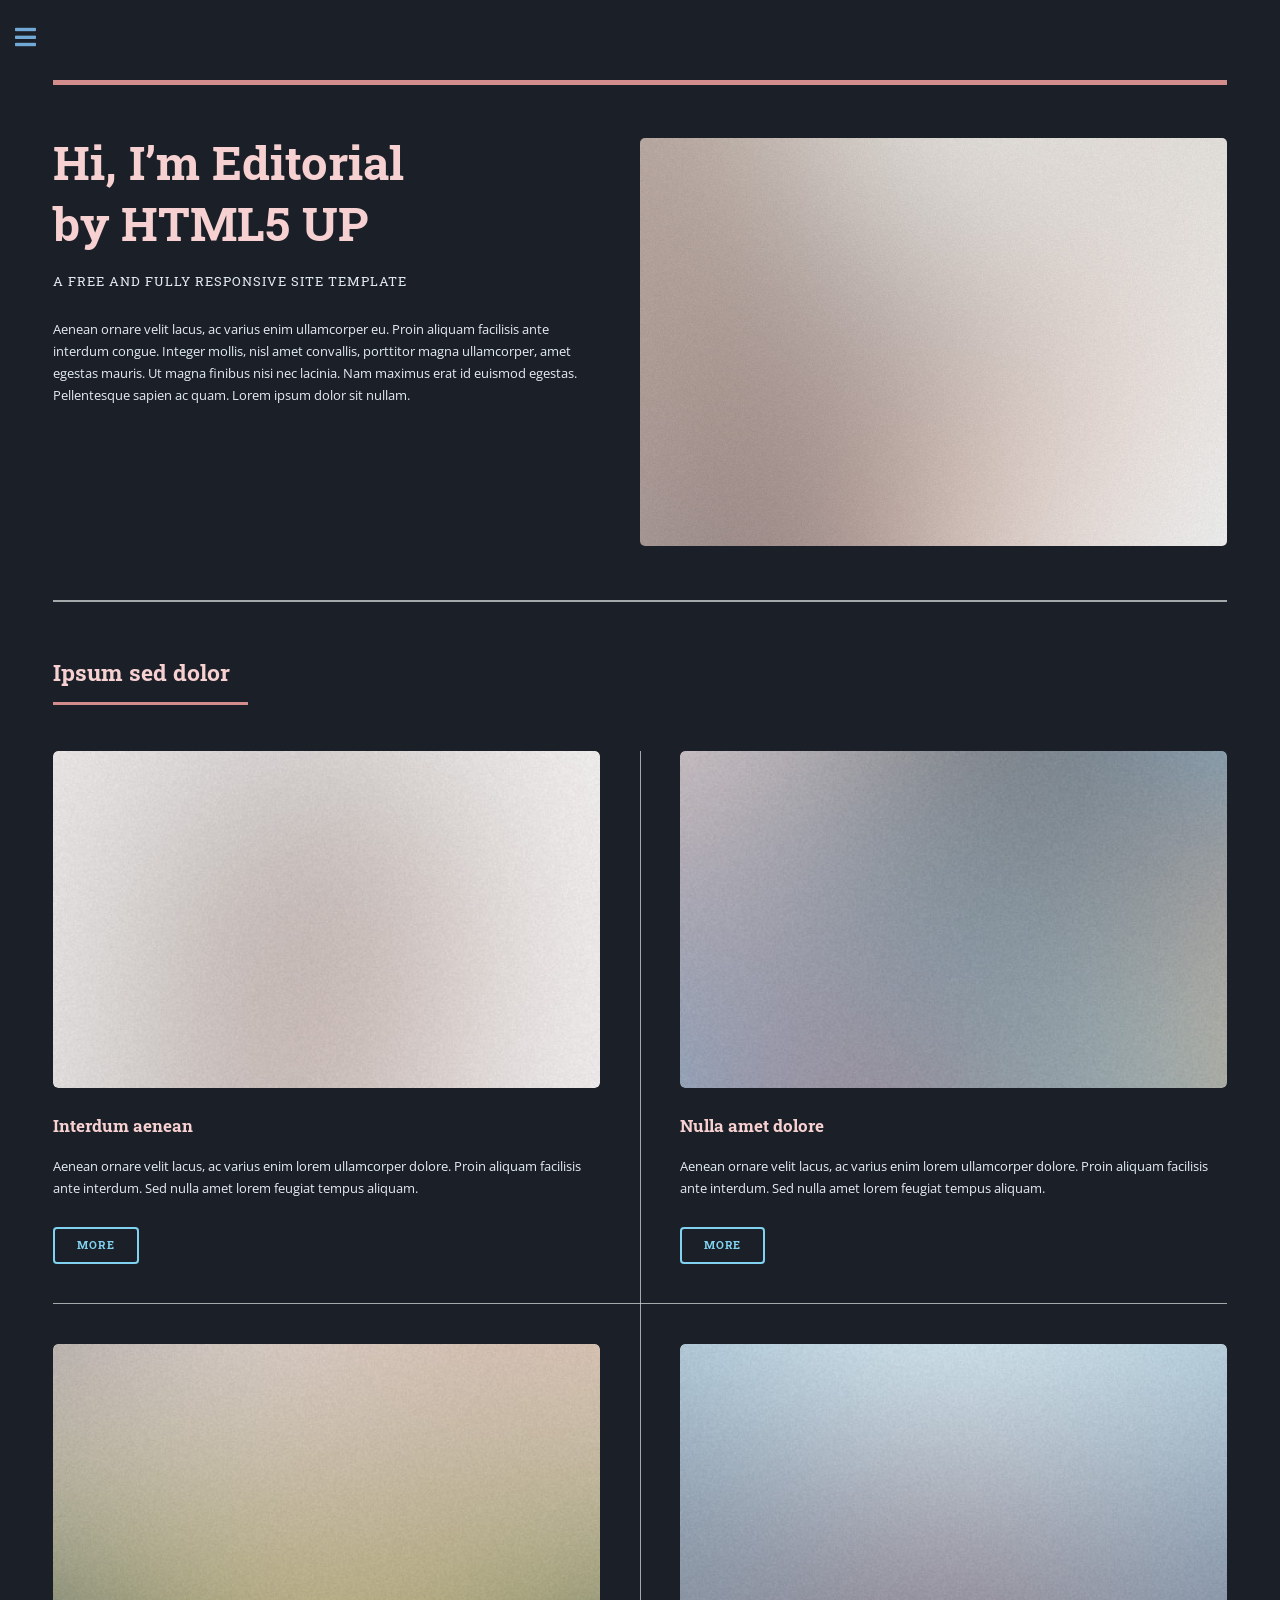
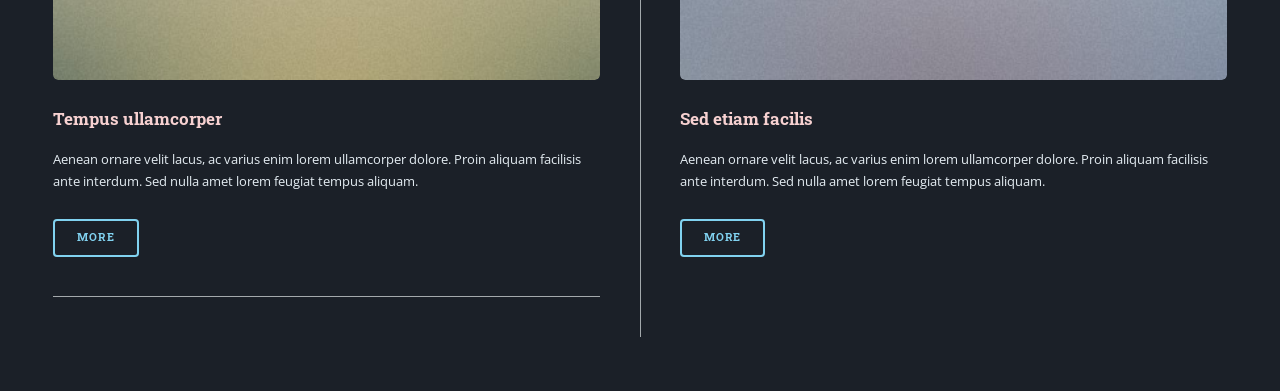
==== html5up-editorial/index.html @ 86385f6b "not a clue" ====
<!DOCTYPE HTML>
<!--
	Editorial by HTML5 UP
	html5up.net | @ajlkn
	Free for personal and commercial use under the CCA 3.0 license (html5up.net/license)
-->
<html>
	<head>
		<meta charset="utf-8" />
		<meta name="viewport" content="width=device-width, initial-scale=1, user-scalable=no" />
		<link rel="stylesheet" href="assets/css/main.css" />
	</head>
	<body class="is-preload">

		<!-- Wrapper -->
			<div id="wrapper">

				<!-- Main -->
					<div id="main">
						<div class="inner">

							<!-- Header -->
								<header id="header">
								</header>

							<!-- Banner -->
								<section id="banner">
									<div class="content">
										<header>
											<h1>Hi, I’m Editorial<br />
											by HTML5 UP</h1>
											<p>A free and fully responsive site template</p>
										</header>
										<p>Aenean ornare velit lacus, ac varius enim ullamcorper eu. Proin aliquam facilisis ante interdum congue. Integer mollis, nisl amet convallis, porttitor magna ullamcorper, amet egestas mauris. Ut magna finibus nisi nec lacinia. Nam maximus erat id euismod egestas. Pellentesque sapien ac quam. Lorem ipsum dolor sit nullam.</p>
									</div>
									<span class="image object">
										<img src="images/pic10.jpg" alt="" />
									</span>
								</section>

							<!-- Section -->
								<section>
									<header class="major">
										<h2>Ipsum sed dolor</h2>
									</header>
									<div class="posts">
										<article>
											<a href="#" class="image"><img src="images/pic01.jpg" alt="" /></a>
											<h3>Interdum aenean</h3>
											<p>Aenean ornare velit lacus, ac varius enim lorem ullamcorper dolore. Proin aliquam facilisis ante interdum. Sed nulla amet lorem feugiat tempus aliquam.</p>
											<ul class="actions">
												<li><a href="#" class="button">More</a></li>
											</ul>
										</article>
										<article>
											<a href="#" class="image"><img src="images/pic02.jpg" alt="" /></a>
											<h3>Nulla amet dolore</h3>
											<p>Aenean ornare velit lacus, ac varius enim lorem ullamcorper dolore. Proin aliquam facilisis ante interdum. Sed nulla amet lorem feugiat tempus aliquam.</p>
											<ul class="actions">
												<li><a href="#" class="button">More</a></li>
											</ul>
										</article>
										<article>
											<a href="#" class="image"><img src="images/pic03.jpg" alt="" /></a>
											<h3>Tempus ullamcorper</h3>
											<p>Aenean ornare velit lacus, ac varius enim lorem ullamcorper dolore. Proin aliquam facilisis ante interdum. Sed nulla amet lorem feugiat tempus aliquam.</p>
											<ul class="actions">
												<li><a href="#" class="button">More</a></li>
											</ul>
										</article>
										<article>
											<a href="#" class="image"><img src="images/pic04.jpg" alt="" /></a>
											<h3>Sed etiam facilis</h3>
											<p>Aenean ornare velit lacus, ac varius enim lorem ullamcorper dolore. Proin aliquam facilisis ante interdum. Sed nulla amet lorem feugiat tempus aliquam.</p>
											<ul class="actions">
												<li><a href="#" class="button">More</a></li>
											</ul>
										</article>
										

				<!-- Sidebar -->
					<div id="sidebar">
						<div class="inner">

							<!-- Search -->
								<section id="search" class="alt">
									<form method="post" action="#">
										<input type="text" name="query" id="query" placeholder="Search" />
									</form>
								</section>

							<!-- Menu -->
								<nav id="menu">
									<header class="major">
										<h2>Menu</h2>
									</header>
									<ul>
										<li><a href="index.html">Homepage</a></li>
										<li><a href="generic.html">Generic</a></li>
										<li><a href="elements.html">Elements</a></li>
										<li><a href="#">Etiam Dolore</a></li>
										<li><a href="#">Adipiscing</a></li>
									</ul>
								</nav>

							<!-- Section -->
								<section>
									<header class="major">
										<h2>Links and Resources</h2>
									</header>
									<div class="mini-posts">
										<article>
											<p>Aenean ornare velit lacus, ac varius enim lorem ullamcorper dolore aliquam.</p>
										</article>
										<article>
											<p>Aenean ornare velit lacus, ac varius enim lorem ullamcorper dolore aliquam.</p>
										</article>
										<article>
											<p>Aenean ornare velit lacus, ac varius enim lorem ullamcorper dolore aliquam.</p>
										</article>
									</div>
								</section>

						</div>
					</div>

			</div>

		<!-- Scripts -->
			<script src="assets/js/jquery.min.js"></script>
			<script src="assets/js/browser.min.js"></script>
			<script src="assets/js/breakpoints.min.js"></script>
			<script src="assets/js/util.js"></script>
			<script src="assets/js/main.js"></script>

	</body>
</html>
---- html5up-editorial/assets/css/main.css ----
@import url(fontawesome-all.min.css);
@import url("https://fonts.googleapis.com/css?family=Open+Sans:400,600,400italic,600italic|Roboto+Slab:400,700");
/*
	Editorial by HTML5 UP
	html5up.net | @ajlkn
	Free for personal and commercial use under the CCA 3.0 license (html5up.net/license)
*/
html, body, div, span, applet, object,
iframe, h1, h2, h3, h4, h5, h6, p, blockquote,
pre, a, abbr, acronym, address, big, cite,
code, del, dfn, em, img, ins, kbd, q, s, samp,
small, strike, strong, sub, sup, tt, var, b,
u, i, center, dl, dt, dd, ol, ul, li, fieldset,
form, label, legend, table, caption, tbody,
tfoot, thead, tr, th, td, article, aside,
canvas, details, embed, figure, figcaption,
footer, header, hgroup, menu, nav, output, ruby,
section, summary, time, mark, audio, video {
  margin: 0;
  padding: 0;
  border: 0;
  font-size: 100%;
  font: inherit;
  vertical-align: baseline; }

article, aside, details, figcaption, figure,
footer, header, hgroup, menu, nav, section {
  display: block; }

body {
  line-height: 1; }

ol, ul {
  list-style: none; }

blockquote, q {
  quotes: none; }
  blockquote:before, blockquote:after, q:before, q:after {
    content: '';
    content: none; }

table {
  border-collapse: collapse;
  border-spacing: 0; }

body {
  -webkit-text-size-adjust: none; }

mark {
  background-color: transparent;
  color: inherit; }

input::-moz-focus-inner {
  border: 0;
  padding: 0; }

input, select, textarea {
  -moz-appearance: none;
  -webkit-appearance: none;
  -ms-appearance: none;
  appearance: none; }

/* Basic */
@-ms-viewport {
  width: device-width; }

body {
  -ms-overflow-style: scrollbar; }

@media screen and (max-width: 480px) {
  html, body {
    min-width: 320px; } }

html {
  box-sizing: border-box; }

*, *:before, *:after {
  box-sizing: inherit; }

body {
  background: #1b2028; }
  body.is-preload *, body.is-preload *:before, body.is-preload *:after, body.is-resizing *, body.is-resizing *:before, body.is-resizing *:after {
    -moz-animation: none !important;
    -webkit-animation: none !important;
    -ms-animation: none !important;
    animation: none !important;
    -moz-transition: none !important;
    -webkit-transition: none !important;
    -ms-transition: none !important;
    transition: none !important; }

/* Type */
body, input, select, textarea {
  color: #e4ecf2;
  font-family: "Open Sans", sans-serif;
  font-size: 13pt;
  font-weight: 400;
  line-height: 1.65; }
  @media screen and (max-width: 1680px) {
    body, input, select, textarea {
      font-size: 11pt; } }
  @media screen and (max-width: 1280px) {
    body, input, select, textarea {
      font-size: 10pt; } }
  @media screen and (max-width: 360px) {
    body, input, select, textarea {
      font-size: 9pt; } }

a {
  -moz-transition: color 0.2s ease-in-out, border-bottom-color 0.2s ease-in-out;
  -webkit-transition: color 0.2s ease-in-out, border-bottom-color 0.2s ease-in-out;
  -ms-transition: color 0.2s ease-in-out, border-bottom-color 0.2s ease-in-out;
  transition: color 0.2s ease-in-out, border-bottom-color 0.2s ease-in-out;
  border-bottom: dotted 1px;
  color: #72a8d5;
  text-decoration: none; }
  a:hover {
    border-bottom-color: color: #aa555c;
    color: color: #aa555c; !important; }
    a:hover strong {
      color: inherit; }

strong, b {
  color: #aa555c;
  font-weight: 600; }

em, i {
  font-style: italic; }

p {
  margin: 0 0 2em 0; }

h1, h2, h3, h4, h5, h6 {
  color: #f7d1d1;
  font-family: "Roboto Slab", serif;
  font-weight: 700;
  line-height: 1.5;
  margin: 0 0 1em 0; }
  h1 a, h2 a, h3 a, h4 a, h5 a, h6 a {
    color: inherit;
    text-decoration: none;
    border-bottom: 0; }

h1 {
  font-size: 4em;
  margin: 0 0 0.5em 0;
  line-height: 1.3; }

h2 {
  font-size: 1.75em; }

h3 {
  font-size: 1.25em; }

h4 {
  font-size: 1.1em; }

h5 {
  font-size: 0.9em; }

h6 {
  font-size: 0.7em; }

@media screen and (max-width: 1680px) {
  h1 {
    font-size: 3.5em; } }

@media screen and (max-width: 980px) {
  h1 {
    font-size: 3.25em; } }

@media screen and (max-width: 736px) {
  h1 {
    font-size: 2em;
    line-height: 1.4; }
  h2 {
    font-size: 1.5em; } }

sub {
  font-size: 0.8em;
  position: relative;
  top: 0.5em; }

sup {
  font-size: 0.8em;
  position: relative;
  top: -0.5em; }

blockquote {
  border-left: solid 3px rgba(210, 215, 217, 0.75);
  font-style: italic;
  margin: 0 0 2em 0;
  padding: 0.5em 0 0.5em 2em; }

code {
  background: rgba(230, 235, 237, 0.25);
  border-radius: 0.375em;
  border: solid 1px rgba(210, 215, 217, 0.75);
  font-family: "Courier New", monospace;
  font-size: 0.9em;
  margin: 0 0.25em;
  padding: 0.25em 0.65em; }

pre {
  -webkit-overflow-scrolling: touch;
  font-family: "Courier New", monospace;
  font-size: 0.9em;
  margin: 0 0 2em 0; }
  pre code {
    display: block;
    line-height: 1.75;
    padding: 1em 1.5em;
    overflow-x: auto; }

hr {
  border: 0;
  border-bottom: solid 1px rgba(210, 215, 217, 0.75);
  margin: 2em 0; }
  hr.major {
    margin: 3em 0; }

.align-left {
  text-align: left; }

.align-center {
  text-align: center; }

.align-right {
  text-align: right; }

/* Row */
.row {
  display: flex;
  flex-wrap: wrap;
  box-sizing: border-box;
  align-items: stretch; }
  .row > * {
    box-sizing: border-box; }
  .row.gtr-uniform > * > :last-child {
    margin-bottom: 0; }
  .row.aln-left {
    justify-content: flex-start; }
  .row.aln-center {
    justify-content: center; }
  .row.aln-right {
    justify-content: flex-end; }
  .row.aln-top {
    align-items: flex-start; }
  .row.aln-middle {
    align-items: center; }
  .row.aln-bottom {
    align-items: flex-end; }
  .row > .imp {
    order: -1; }
  .row > .col-1 {
    width: 8.33333%; }
  .row > .off-1 {
    margin-left: 8.33333%; }
  .row > .col-2 {
    width: 16.66667%; }
  .row > .off-2 {
    margin-left: 16.66667%; }
  .row > .col-3 {
    width: 25%; }
  .row > .off-3 {
    margin-left: 25%; }
  .row > .col-4 {
    width: 33.33333%; }
  .row > .off-4 {
    margin-left: 33.33333%; }
  .row > .col-5 {
    width: 41.66667%; }
  .row > .off-5 {
    margin-left: 41.66667%; }
  .row > .col-6 {
    width: 50%; }
  .row > .off-6 {
    margin-left: 50%; }
  .row > .col-7 {
    width: 58.33333%; }
  .row > .off-7 {
    margin-left: 58.33333%; }
  .row > .col-8 {
    width: 66.66667%; }
  .row > .off-8 {
    margin-left: 66.66667%; }
  .row > .col-9 {
    width: 75%; }
  .row > .off-9 {
    margin-left: 75%; }
  .row > .col-10 {
    width: 83.33333%; }
  .row > .off-10 {
    margin-left: 83.33333%; }
  .row > .col-11 {
    width: 91.66667%; }
  .row > .off-11 {
    margin-left: 91.66667%; }
  .row > .col-12 {
    width: 100%; }
  .row > .off-12 {
    margin-left: 100%; }
  .row.gtr-0 {
    margin-top: 0;
    margin-left: 0em; }
    .row.gtr-0 > * {
      padding: 0 0 0 0em; }
    .row.gtr-0.gtr-uniform {
      margin-top: 0em; }
      .row.gtr-0.gtr-uniform > * {
        padding-top: 0em; }
  .row.gtr-25 {
    margin-top: 0;
    margin-left: -0.375em; }
    .row.gtr-25 > * {
      padding: 0 0 0 0.375em; }
    .row.gtr-25.gtr-uniform {
      margin-top: -0.375em; }
      .row.gtr-25.gtr-uniform > * {
        padding-top: 0.375em; }
  .row.gtr-50 {
    margin-top: 0;
    margin-left: -0.75em; }
    .row.gtr-50 > * {
      padding: 0 0 0 0.75em; }
    .row.gtr-50.gtr-uniform {
      margin-top: -0.75em; }
      .row.gtr-50.gtr-uniform > * {
        padding-top: 0.75em; }
  .row {
    margin-top: 0;
    margin-left: -1.5em; }
    .row > * {
      padding: 0 0 0 1.5em; }
    .row.gtr-uniform {
      margin-top: -1.5em; }
      .row.gtr-uniform > * {
        padding-top: 1.5em; }
  .row.gtr-150 {
    margin-top: 0;
    margin-left: -2.25em; }
    .row.gtr-150 > * {
      padding: 0 0 0 2.25em; }
    .row.gtr-150.gtr-uniform {
      margin-top: -2.25em; }
      .row.gtr-150.gtr-uniform > * {
        padding-top: 2.25em; }
  .row.gtr-200 {
    margin-top: 0;
    margin-left: -3em; }
    .row.gtr-200 > * {
      padding: 0 0 0 3em; }
    .row.gtr-200.gtr-uniform {
      margin-top: -3em; }
      .row.gtr-200.gtr-uniform > * {
        padding-top: 3em; }
  @media screen and (max-width: 1680px) {
    .row {
      display: flex;
      flex-wrap: wrap;
      box-sizing: border-box;
      align-items: stretch; }
      .row > * {
        box-sizing: border-box; }
      .row.gtr-uniform > * > :last-child {
        margin-bottom: 0; }
      .row.aln-left {
        justify-content: flex-start; }
      .row.aln-center {
        justify-content: center; }
      .row.aln-right {
        justify-content: flex-end; }
      .row.aln-top {
        align-items: flex-start; }
      .row.aln-middle {
        align-items: center; }
      .row.aln-bottom {
        align-items: flex-end; }
      .row > .imp-xlarge {
        order: -1; }
      .row > .col-1-xlarge {
        width: 8.33333%; }
      .row > .off-1-xlarge {
        margin-left: 8.33333%; }
      .row > .col-2-xlarge {
        width: 16.66667%; }
      .row > .off-2-xlarge {
        margin-left: 16.66667%; }
      .row > .col-3-xlarge {
        width: 25%; }
      .row > .off-3-xlarge {
        margin-left: 25%; }
      .row > .col-4-xlarge {
        width: 33.33333%; }
      .row > .off-4-xlarge {
        margin-left: 33.33333%; }
      .row > .col-5-xlarge {
        width: 41.66667%; }
      .row > .off-5-xlarge {
        margin-left: 41.66667%; }
      .row > .col-6-xlarge {
        width: 50%; }
      .row > .off-6-xlarge {
        margin-left: 50%; }
      .row > .col-7-xlarge {
        width: 58.33333%; }
      .row > .off-7-xlarge {
        margin-left: 58.33333%; }
      .row > .col-8-xlarge {
        width: 66.66667%; }
      .row > .off-8-xlarge {
        margin-left: 66.66667%; }
      .row > .col-9-xlarge {
        width: 75%; }
      .row > .off-9-xlarge {
        margin-left: 75%; }
      .row > .col-10-xlarge {
        width: 83.33333%; }
      .row > .off-10-xlarge {
        margin-left: 83.33333%; }
      .row > .col-11-xlarge {
        width: 91.66667%; }
      .row > .off-11-xlarge {
        margin-left: 91.66667%; }
      .row > .col-12-xlarge {
        width: 100%; }
      .row > .off-12-xlarge {
        margin-left: 100%; }
      .row.gtr-0 {
        margin-top: 0;
        margin-left: 0em; }
        .row.gtr-0 > * {
          padding: 0 0 0 0em; }
        .row.gtr-0.gtr-uniform {
          margin-top: 0em; }
          .row.gtr-0.gtr-uniform > * {
            padding-top: 0em; }
      .row.gtr-25 {
        margin-top: 0;
        margin-left: -0.375em; }
        .row.gtr-25 > * {
          padding: 0 0 0 0.375em; }
        .row.gtr-25.gtr-uniform {
          margin-top: -0.375em; }
          .row.gtr-25.gtr-uniform > * {
            padding-top: 0.375em; }
      .row.gtr-50 {
        margin-top: 0;
        margin-left: -0.75em; }
        .row.gtr-50 > * {
          padding: 0 0 0 0.75em; }
        .row.gtr-50.gtr-uniform {
          margin-top: -0.75em; }
          .row.gtr-50.gtr-uniform > * {
            padding-top: 0.75em; }
      .row {
        margin-top: 0;
        margin-left: -1.5em; }
        .row > * {
          padding: 0 0 0 1.5em; }
        .row.gtr-uniform {
          margin-top: -1.5em; }
          .row.gtr-uniform > * {
            padding-top: 1.5em; }
      .row.gtr-150 {
        margin-top: 0;
        margin-left: -2.25em; }
        .row.gtr-150 > * {
          padding: 0 0 0 2.25em; }
        .row.gtr-150.gtr-uniform {
          margin-top: -2.25em; }
          .row.gtr-150.gtr-uniform > * {
            padding-top: 2.25em; }
      .row.gtr-200 {
        margin-top: 0;
        margin-left: -3em; }
        .row.gtr-200 > * {
          padding: 0 0 0 3em; }
        .row.gtr-200.gtr-uniform {
          margin-top: -3em; }
          .row.gtr-200.gtr-uniform > * {
            padding-top: 3em; } }
  @media screen and (max-width: 1280px) {
    .row {
      display: flex;
      flex-wrap: wrap;
      box-sizing: border-box;
      align-items: stretch; }
      .row > * {
        box-sizing: border-box; }
      .row.gtr-uniform > * > :last-child {
        margin-bottom: 0; }
      .row.aln-left {
        justify-content: flex-start; }
      .row.aln-center {
        justify-content: center; }
      .row.aln-right {
        justify-content: flex-end; }
      .row.aln-top {
        align-items: flex-start; }
      .row.aln-middle {
        align-items: center; }
      .row.aln-bottom {
        align-items: flex-end; }
      .row > .imp-large {
        order: -1; }
      .row > .col-1-large {
        width: 8.33333%; }
      .row > .off-1-large {
        margin-left: 8.33333%; }
      .row > .col-2-large {
        width: 16.66667%; }
      .row > .off-2-large {
        margin-left: 16.66667%; }
      .row > .col-3-large {
        width: 25%; }
      .row > .off-3-large {
        margin-left: 25%; }
      .row > .col-4-large {
        width: 33.33333%; }
      .row > .off-4-large {
        margin-left: 33.33333%; }
      .row > .col-5-large {
        width: 41.66667%; }
      .row > .off-5-large {
        margin-left: 41.66667%; }
      .row > .col-6-large {
        width: 50%; }
      .row > .off-6-large {
        margin-left: 50%; }
      .row > .col-7-large {
        width: 58.33333%; }
      .row > .off-7-large {
        margin-left: 58.33333%; }
      .row > .col-8-large {
        width: 66.66667%; }
      .row > .off-8-large {
        margin-left: 66.66667%; }
      .row > .col-9-large {
        width: 75%; }
      .row > .off-9-large {
        margin-left: 75%; }
      .row > .col-10-large {
        width: 83.33333%; }
      .row > .off-10-large {
        margin-left: 83.33333%; }
      .row > .col-11-large {
        width: 91.66667%; }
      .row > .off-11-large {
        margin-left: 91.66667%; }
      .row > .col-12-large {
        width: 100%; }
      .row > .off-12-large {
        margin-left: 100%; }
      .row.gtr-0 {
        margin-top: 0;
        margin-left: 0em; }
        .row.gtr-0 > * {
          padding: 0 0 0 0em; }
        .row.gtr-0.gtr-uniform {
          margin-top: 0em; }
          .row.gtr-0.gtr-uniform > * {
            padding-top: 0em; }
      .row.gtr-25 {
        margin-top: 0;
        margin-left: -0.375em; }
        .row.gtr-25 > * {
          padding: 0 0 0 0.375em; }
        .row.gtr-25.gtr-uniform {
          margin-top: -0.375em; }
          .row.gtr-25.gtr-uniform > * {
            padding-top: 0.375em; }
      .row.gtr-50 {
        margin-top: 0;
        margin-left: -0.75em; }
        .row.gtr-50 > * {
          padding: 0 0 0 0.75em; }
        .row.gtr-50.gtr-uniform {
          margin-top: -0.75em; }
          .row.gtr-50.gtr-uniform > * {
            padding-top: 0.75em; }
      .row {
        margin-top: 0;
        margin-left: -1.5em; }
        .row > * {
          padding: 0 0 0 1.5em; }
        .row.gtr-uniform {
          margin-top: -1.5em; }
          .row.gtr-uniform > * {
            padding-top: 1.5em; }
      .row.gtr-150 {
        margin-top: 0;
        margin-left: -2.25em; }
        .row.gtr-150 > * {
          padding: 0 0 0 2.25em; }
        .row.gtr-150.gtr-uniform {
          margin-top: -2.25em; }
          .row.gtr-150.gtr-uniform > * {
            padding-top: 2.25em; }
      .row.gtr-200 {
        margin-top: 0;
        margin-left: -3em; }
        .row.gtr-200 > * {
          padding: 0 0 0 3em; }
        .row.gtr-200.gtr-uniform {
          margin-top: -3em; }
          .row.gtr-200.gtr-uniform > * {
            padding-top: 3em; } }
  @media screen and (max-width: 980px) {
    .row {
      display: flex;
      flex-wrap: wrap;
      box-sizing: border-box;
      align-items: stretch; }
      .row > * {
        box-sizing: border-box; }
      .row.gtr-uniform > * > :last-child {
        margin-bottom: 0; }
      .row.aln-left {
        justify-content: flex-start; }
      .row.aln-center {
        justify-content: center; }
      .row.aln-right {
        justify-content: flex-end; }
      .row.aln-top {
        align-items: flex-start; }
      .row.aln-middle {
        align-items: center; }
      .row.aln-bottom {
        align-items: flex-end; }
      .row > .imp-medium {
        order: -1; }
      .row > .col-1-medium {
        width: 8.33333%; }
      .row > .off-1-medium {
        margin-left: 8.33333%; }
      .row > .col-2-medium {
        width: 16.66667%; }
      .row > .off-2-medium {
        margin-left: 16.66667%; }
      .row > .col-3-medium {
        width: 25%; }
      .row > .off-3-medium {
        margin-left: 25%; }
      .row > .col-4-medium {
        width: 33.33333%; }
      .row > .off-4-medium {
        margin-left: 33.33333%; }
      .row > .col-5-medium {
        width: 41.66667%; }
      .row > .off-5-medium {
        margin-left: 41.66667%; }
      .row > .col-6-medium {
        width: 50%; }
      .row > .off-6-medium {
        margin-left: 50%; }
      .row > .col-7-medium {
        width: 58.33333%; }
      .row > .off-7-medium {
        margin-left: 58.33333%; }
      .row > .col-8-medium {
        width: 66.66667%; }
      .row > .off-8-medium {
        margin-left: 66.66667%; }
      .row > .col-9-medium {
        width: 75%; }
      .row > .off-9-medium {
        margin-left: 75%; }
      .row > .col-10-medium {
        width: 83.33333%; }
      .row > .off-10-medium {
        margin-left: 83.33333%; }
      .row > .col-11-medium {
        width: 91.66667%; }
      .row > .off-11-medium {
        margin-left: 91.66667%; }
      .row > .col-12-medium {
        width: 100%; }
      .row > .off-12-medium {
        margin-left: 100%; }
      .row.gtr-0 {
        margin-top: 0;
        margin-left: 0em; }
        .row.gtr-0 > * {
          padding: 0 0 0 0em; }
        .row.gtr-0.gtr-uniform {
          margin-top: 0em; }
          .row.gtr-0.gtr-uniform > * {
            padding-top: 0em; }
      .row.gtr-25 {
        margin-top: 0;
        margin-left: -0.375em; }
        .row.gtr-25 > * {
          padding: 0 0 0 0.375em; }
        .row.gtr-25.gtr-uniform {
          margin-top: -0.375em; }
          .row.gtr-25.gtr-uniform > * {
            padding-top: 0.375em; }
      .row.gtr-50 {
        margin-top: 0;
        margin-left: -0.75em; }
        .row.gtr-50 > * {
          padding: 0 0 0 0.75em; }
        .row.gtr-50.gtr-uniform {
          margin-top: -0.75em; }
          .row.gtr-50.gtr-uniform > * {
            padding-top: 0.75em; }
      .row {
        margin-top: 0;
        margin-left: -1.5em; }
        .row > * {
          padding: 0 0 0 1.5em; }
        .row.gtr-uniform {
          margin-top: -1.5em; }
          .row.gtr-uniform > * {
            padding-top: 1.5em; }
      .row.gtr-150 {
        margin-top: 0;
        margin-left: -2.25em; }
        .row.gtr-150 > * {
          padding: 0 0 0 2.25em; }
        .row.gtr-150.gtr-uniform {
          margin-top: -2.25em; }
          .row.gtr-150.gtr-uniform > * {
            padding-top: 2.25em; }
      .row.gtr-200 {
        margin-top: 0;
        margin-left: -3em; }
        .row.gtr-200 > * {
          padding: 0 0 0 3em; }
        .row.gtr-200.gtr-uniform {
          margin-top: -3em; }
          .row.gtr-200.gtr-uniform > * {
            padding-top: 3em; } }
  @media screen and (max-width: 736px) {
    .row {
      display: flex;
      flex-wrap: wrap;
      box-sizing: border-box;
      align-items: stretch; }
      .row > * {
        box-sizing: border-box; }
      .row.gtr-uniform > * > :last-child {
        margin-bottom: 0; }
      .row.aln-left {
        justify-content: flex-start; }
      .row.aln-center {
        justify-content: center; }
      .row.aln-right {
        justify-content: flex-end; }
      .row.aln-top {
        align-items: flex-start; }
      .row.aln-middle {
        align-items: center; }
      .row.aln-bottom {
        align-items: flex-end; }
      .row > .imp-small {
        order: -1; }
      .row > .col-1-small {
        width: 8.33333%; }
      .row > .off-1-small {
        margin-left: 8.33333%; }
      .row > .col-2-small {
        width: 16.66667%; }
      .row > .off-2-small {
        margin-left: 16.66667%; }
      .row > .col-3-small {
        width: 25%; }
      .row > .off-3-small {
        margin-left: 25%; }
      .row > .col-4-small {
        width: 33.33333%; }
      .row > .off-4-small {
        margin-left: 33.33333%; }
      .row > .col-5-small {
        width: 41.66667%; }
      .row > .off-5-small {
        margin-left: 41.66667%; }
      .row > .col-6-small {
        width: 50%; }
      .row > .off-6-small {
        margin-left: 50%; }
      .row > .col-7-small {
        width: 58.33333%; }
      .row > .off-7-small {
        margin-left: 58.33333%; }
      .row > .col-8-small {
        width: 66.66667%; }
      .row > .off-8-small {
        margin-left: 66.66667%; }
      .row > .col-9-small {
        width: 75%; }
      .row > .off-9-small {
        margin-left: 75%; }
      .row > .col-10-small {
        width: 83.33333%; }
      .row > .off-10-small {
        margin-left: 83.33333%; }
      .row > .col-11-small {
        width: 91.66667%; }
      .row > .off-11-small {
        margin-left: 91.66667%; }
      .row > .col-12-small {
        width: 100%; }
      .row > .off-12-small {
        margin-left: 100%; }
      .row.gtr-0 {
        margin-top: 0;
        margin-left: 0em; }
        .row.gtr-0 > * {
          padding: 0 0 0 0em; }
        .row.gtr-0.gtr-uniform {
          margin-top: 0em; }
          .row.gtr-0.gtr-uniform > * {
            padding-top: 0em; }
      .row.gtr-25 {
        margin-top: 0;
        margin-left: -0.375em; }
        .row.gtr-25 > * {
          padding: 0 0 0 0.375em; }
        .row.gtr-25.gtr-uniform {
          margin-top: -0.375em; }
          .row.gtr-25.gtr-uniform > * {
            padding-top: 0.375em; }
      .row.gtr-50 {
        margin-top: 0;
        margin-left: -0.75em; }
        .row.gtr-50 > * {
          padding: 0 0 0 0.75em; }
        .row.gtr-50.gtr-uniform {
          margin-top: -0.75em; }
          .row.gtr-50.gtr-uniform > * {
            padding-top: 0.75em; }
      .row {
        margin-top: 0;
        margin-left: -1.5em; }
        .row > * {
          padding: 0 0 0 1.5em; }
        .row.gtr-uniform {
          margin-top: -1.5em; }
          .row.gtr-uniform > * {
            padding-top: 1.5em; }
      .row.gtr-150 {
        margin-top: 0;
        margin-left: -2.25em; }
        .row.gtr-150 > * {
          padding: 0 0 0 2.25em; }
        .row.gtr-150.gtr-uniform {
          margin-top: -2.25em; }
          .row.gtr-150.gtr-uniform > * {
            padding-top: 2.25em; }
      .row.gtr-200 {
        margin-top: 0;
        margin-left: -3em; }
        .row.gtr-200 > * {
          padding: 0 0 0 3em; }
        .row.gtr-200.gtr-uniform {
          margin-top: -3em; }
          .row.gtr-200.gtr-uniform > * {
            padding-top: 3em; } }
  @media screen and (max-width: 480px) {
    .row {
      display: flex;
      flex-wrap: wrap;
      box-sizing: border-box;
      align-items: stretch; }
      .row > * {
        box-sizing: border-box; }
      .row.gtr-uniform > * > :last-child {
        margin-bottom: 0; }
      .row.aln-left {
        justify-content: flex-start; }
      .row.aln-center {
        justify-content: center; }
      .row.aln-right {
        justify-content: flex-end; }
      .row.aln-top {
        align-items: flex-start; }
      .row.aln-middle {
        align-items: center; }
      .row.aln-bottom {
        align-items: flex-end; }
      .row > .imp-xsmall {
        order: -1; }
      .row > .col-1-xsmall {
        width: 8.33333%; }
      .row > .off-1-xsmall {
        margin-left: 8.33333%; }
      .row > .col-2-xsmall {
        width: 16.66667%; }
      .row > .off-2-xsmall {
        margin-left: 16.66667%; }
      .row > .col-3-xsmall {
        width: 25%; }
      .row > .off-3-xsmall {
        margin-left: 25%; }
      .row > .col-4-xsmall {
        width: 33.33333%; }
      .row > .off-4-xsmall {
        margin-left: 33.33333%; }
      .row > .col-5-xsmall {
        width: 41.66667%; }
      .row > .off-5-xsmall {
        margin-left: 41.66667%; }
      .row > .col-6-xsmall {
        width: 50%; }
      .row > .off-6-xsmall {
        margin-left: 50%; }
      .row > .col-7-xsmall {
        width: 58.33333%; }
      .row > .off-7-xsmall {
        margin-left: 58.33333%; }
      .row > .col-8-xsmall {
        width: 66.66667%; }
      .row > .off-8-xsmall {
        margin-left: 66.66667%; }
      .row > .col-9-xsmall {
        width: 75%; }
      .row > .off-9-xsmall {
        margin-left: 75%; }
      .row > .col-10-xsmall {
        width: 83.33333%; }
      .row > .off-10-xsmall {
        margin-left: 83.33333%; }
      .row > .col-11-xsmall {
        width: 91.66667%; }
      .row > .off-11-xsmall {
        margin-left: 91.66667%; }
      .row > .col-12-xsmall {
        width: 100%; }
      .row > .off-12-xsmall {
        margin-left: 100%; }
      .row.gtr-0 {
        margin-top: 0;
        margin-left: 0em; }
        .row.gtr-0 > * {
          padding: 0 0 0 0em; }
        .row.gtr-0.gtr-uniform {
          margin-top: 0em; }
          .row.gtr-0.gtr-uniform > * {
            padding-top: 0em; }
      .row.gtr-25 {
        margin-top: 0;
        margin-left: -0.375em; }
        .row.gtr-25 > * {
          padding: 0 0 0 0.375em; }
        .row.gtr-25.gtr-uniform {
          margin-top: -0.375em; }
          .row.gtr-25.gtr-uniform > * {
            padding-top: 0.375em; }
      .row.gtr-50 {
        margin-top: 0;
        margin-left: -0.75em; }
        .row.gtr-50 > * {
          padding: 0 0 0 0.75em; }
        .row.gtr-50.gtr-uniform {
          margin-top: -0.75em; }
          .row.gtr-50.gtr-uniform > * {
            padding-top: 0.75em; }
      .row {
        margin-top: 0;
        margin-left: -1.5em; }
        .row > * {
          padding: 0 0 0 1.5em; }
        .row.gtr-uniform {
          margin-top: -1.5em; }
          .row.gtr-uniform > * {
            padding-top: 1.5em; }
      .row.gtr-150 {
        margin-top: 0;
        margin-left: -2.25em; }
        .row.gtr-150 > * {
          padding: 0 0 0 2.25em; }
        .row.gtr-150.gtr-uniform {
          margin-top: -2.25em; }
          .row.gtr-150.gtr-uniform > * {
            padding-top: 2.25em; }
      .row.gtr-200 {
        margin-top: 0;
        margin-left: -3em; }
        .row.gtr-200 > * {
          padding: 0 0 0 3em; }
        .row.gtr-200.gtr-uniform {
          margin-top: -3em; }
          .row.gtr-200.gtr-uniform > * {
            padding-top: 3em; } }

/* Section/Article */
section.special, article.special {
  text-align: center; }

header p {
  font-family: "Roboto Slab", serif;
  font-size: 1em;
  font-weight: 400;
  letter-spacing: 0.075em;
  margin-top: -0.5em;
  text-transform: uppercase; }

header.major > :last-child {
  border-bottom: solid 3px #d38d8d;
  display: inline-block;
  margin: 0 0 2em 0;
  padding: 0 0.75em 0.5em 0; }

header.main > :last-child {
  margin: 0 0 1em 0; }

/* Form */
form {
  margin: 0 0 2em 0; }

label {
  color: #3d4449;
  display: block;
  font-size: 0.9em;
  font-weight: 600;
  margin: 0 0 1em 0; }

input[type="text"],
input[type="password"],
input[type="email"],
input[type="tel"],
input[type="search"],
input[type="url"],
select,
textarea {
  -moz-appearance: none;
  -webkit-appearance: none;
  -ms-appearance: none;
  appearance: none;
  background: #ffffff;
  border-radius: 0.375em;
  border: none;
  border: solid 1px rgba(210, 215, 217, 0.75);
  color: inherit;
  display: block;
  outline: 0;
  padding: 0 1em;
  text-decoration: none;
  width: 100%; }
  input[type="text"]:invalid,
  input[type="password"]:invalid,
  input[type="email"]:invalid,
  input[type="tel"]:invalid,
  input[type="search"]:invalid,
  input[type="url"]:invalid,
  select:invalid,
  textarea:invalid {
    box-shadow: none; }
  input[type="text"]:focus,
  input[type="password"]:focus,
  input[type="email"]:focus,
  input[type="tel"]:focus,
  input[type="search"]:focus,
  input[type="url"]:focus,
  select:focus,
  textarea:focus {
    border-color: #d38d8d;
    box-shadow: 0 0 0 1px #d38d8d; }

select {
  background-image: url("data:image/svg+xml;charset=utf8,%3Csvg xmlns='http://www.w3.org/2000/svg' width='40' height='40' preserveAspectRatio='none' viewBox='0 0 40 40'%3E%3Cpath d='M9.4,12.3l10.4,10.4l10.4-10.4c0.2-0.2,0.5-0.4,0.9-0.4c0.3,0,0.6,0.1,0.9,0.4l3.3,3.3c0.2,0.2,0.4,0.5,0.4,0.9 c0,0.4-0.1,0.6-0.4,0.9L20.7,31.9c-0.2,0.2-0.5,0.4-0.9,0.4c-0.3,0-0.6-0.1-0.9-0.4L4.3,17.3c-0.2-0.2-0.4-0.5-0.4-0.9 c0-0.4,0.1-0.6,0.4-0.9l3.3-3.3c0.2-0.2,0.5-0.4,0.9-0.4S9.1,12.1,9.4,12.3z' fill='rgba(210, 215, 217, 0.75)' /%3E%3C/svg%3E");
  background-size: 1.25em;
  background-repeat: no-repeat;
  background-position: calc(100% - 1em) center;
  height: 2.75em;
  padding-right: 2.75em;
  text-overflow: ellipsis; }
  select option {
    color: #3d4449;
    background: #ffffff; }
  select:focus::-ms-value {
    background-color: transparent; }
  select::-ms-expand {
    display: none; }

input[type="text"],
input[type="password"],
input[type="email"],
input[type="tel"],
input[type="search"],
input[type="url"],
select {
  height: 2.75em; }

textarea {
  padding: 0.75em 1em; }

input[type="checkbox"],
input[type="radio"] {
  -moz-appearance: none;
  -webkit-appearance: none;
  -ms-appearance: none;
  appearance: none;
  display: block;
  float: left;
  margin-right: -2em;
  opacity: 0;
  width: 1em;
  z-index: -1; }
  input[type="checkbox"] + label,
  input[type="radio"] + label {
    text-decoration: none;
    color: #7f888f;
    cursor: pointer;
    display: inline-block;
    font-size: 1em;
    font-weight: 400;
    padding-left: 2.4em;
    padding-right: 0.75em;
    position: relative; }
    input[type="checkbox"] + label:before,
    input[type="radio"] + label:before {
      -moz-osx-font-smoothing: grayscale;
      -webkit-font-smoothing: antialiased;
      display: inline-block;
      font-style: normal;
      font-variant: normal;
      text-rendering: auto;
      line-height: 1;
      text-transform: none !important;
      font-family: 'Font Awesome 5 Free';
      font-weight: 900; }
    input[type="checkbox"] + label:before,
    input[type="radio"] + label:before {
      background: #ffffff;
      border-radius: 0.375em;
      border: solid 1px rgba(210, 215, 217, 0.75);
      content: '';
      display: inline-block;
      font-size: 0.8em;
      height: 2.0625em;
      left: 0;
      line-height: 2.0625em;
      position: absolute;
      text-align: center;
      top: 0;
      width: 2.0625em; }
  input[type="checkbox"]:checked + label:before,
  input[type="radio"]:checked + label:before {
    background: #3d4449;
    border-color: #3d4449;
    color: #ffffff;
    content: '\f00c'; }
  input[type="checkbox"]:focus + label:before,
  input[type="radio"]:focus + label:before {
    border-color: #f56a6a;
    box-shadow: 0 0 0 1px #f56a6a; }

input[type="checkbox"] + label:before {
  border-radius: 0.375em; }

input[type="radio"] + label:before {
  border-radius: 100%; }

::-webkit-input-placeholder {
  color: #9fa3a6 !important;
  opacity: 1.0; }

:-moz-placeholder {
  color: #9fa3a6 !important;
  opacity: 1.0; }

::-moz-placeholder {
  color: #9fa3a6 !important;
  opacity: 1.0; }

:-ms-input-placeholder {
  color: #9fa3a6 !important;
  opacity: 1.0; }

/* Box */
.box {
  border-radius: 0.375em;
  border: solid 1px rgba(210, 215, 217, 0.75);
  margin-bottom: 2em;
  padding: 1.5em; }
  .box > :last-child,
  .box > :last-child > :last-child,
  .box > :last-child > :last-child > :last-child {
    margin-bottom: 0; }
  .box.alt {
    border: 0;
    border-radius: 0;
    padding: 0; }

/* Icon */
.icon {
  text-decoration: none;
  border-bottom: none;
  position: relative; }
  .icon:before {
    -moz-osx-font-smoothing: grayscale;
    -webkit-font-smoothing: antialiased;
    display: inline-block;
    font-style: normal;
    font-variant: normal;
    text-rendering: auto;
    line-height: 1;
    text-transform: none !important;
    font-family: 'Font Awesome 5 Free';
    font-weight: 400; }
  .icon > .label {
    display: none; }
  .icon:before {
    line-height: inherit; }
  .icon.solid:before {
    font-weight: 900; }
  .icon.brands:before {
    font-family: 'Font Awesome 5 Brands'; }

/* Image */
.image {
  border-radius: 0.375em;
  border: 0;
  display: inline-block;
  position: relative; }
  .image img {
    border-radius: 0.375em;
    display: block; }
  .image.left, .image.right {
    max-width: 40%; }
    .image.left img, .image.right img {
      width: 100%; }
  .image.left {
    float: left;
    padding: 0 1.5em 1em 0;
    top: 0.25em; }
  .image.right {
    float: right;
    padding: 0 0 1em 1.5em;
    top: 0.25em; }
  .image.fit {
    display: block;
    margin: 0 0 2em 0;
    width: 100%; }
    .image.fit img {
      width: 100%; }
  .image.main {
    display: block;
    margin: 0 0 3em 0;
    width: 100%; }
    .image.main img {
      width: 100%; }

a.image {
  overflow: hidden; }
  a.image img {
    -moz-transition: -moz-transform 0.2s ease;
    -webkit-transition: -webkit-transform 0.2s ease;
    -ms-transition: -ms-transform 0.2s ease;
    transition: transform 0.2s ease; }
  a.image:hover img {
    -moz-transform: scale(1.075);
    -webkit-transform: scale(1.075);
    -ms-transform: scale(1.075);
    transform: scale(1.075); }

/* List */
ol {
  list-style: decimal;
  margin: 0 0 2em 0;
  padding-left: 1.25em; }
  ol li {
    padding-left: 0.25em; }

ul {
  list-style: disc;
  margin: 0 0 2em 0;
  padding-left: 1em; }
  ul li {
    padding-left: 0.5em; }
  ul.alt {
    list-style: none;
    padding-left: 0; }
    ul.alt li {
      border-top: solid 1px rgba(210, 215, 217, 0.75);
      padding: 0.5em 0; }
      ul.alt li:first-child {
        border-top: 0;
        padding-top: 0; }

dl {
  margin: 0 0 2em 0; }
  dl dt {
    display: block;
    font-weight: 600;
    margin: 0 0 1em 0; }
  dl dd {
    margin-left: 2em; }

/* Actions */
ul.actions {
  display: -moz-flex;
  display: -webkit-flex;
  display: -ms-flex;
  display: flex;
  cursor: default;
  list-style: none;
  margin-left: -1em;
  padding-left: 0; }
  ul.actions li {
    padding: 0 0 0 1em;
    vertical-align: middle; }
  ul.actions.special {
    -moz-justify-content: center;
    -webkit-justify-content: center;
    -ms-justify-content: center;
    justify-content: center;
    width: 100%;
    margin-left: 0; }
    ul.actions.special li:first-child {
      padding-left: 0; }
  ul.actions.stacked {
    -moz-flex-direction: column;
    -webkit-flex-direction: column;
    -ms-flex-direction: column;
    flex-direction: column;
    margin-left: 0; }
    ul.actions.stacked li {
      padding: 1.3em 0 0 0; }
      ul.actions.stacked li:first-child {
        padding-top: 0; }
  ul.actions.fit {
    width: calc(100% + 1em); }
    ul.actions.fit li {
      -moz-flex-grow: 1;
      -webkit-flex-grow: 1;
      -ms-flex-grow: 1;
      flex-grow: 1;
      -moz-flex-shrink: 1;
      -webkit-flex-shrink: 1;
      -ms-flex-shrink: 1;
      flex-shrink: 1;
      width: 100%; }
      ul.actions.fit li > * {
        width: 100%; }
    ul.actions.fit.stacked {
      width: 100%; }

/* Icons */
ul.icons {
  cursor: default;
  list-style: none;
  padding-left: 0; }
  ul.icons li {
    display: inline-block;
    padding: 0 1em 0 0; }
    ul.icons li:last-child {
      padding-right: 0; }
    ul.icons li .icon {
      color: inherit; }
      ul.icons li .icon:before {
        font-size: 1.25em; }

/* Contact */
ul.contact {
  list-style: none;
  padding: 0; }
  ul.contact li {
    text-decoration: none;
    border-top: solid 1px rgba(210, 215, 217, 0.75);
    margin: 1.5em 0 0 0;
    padding: 1.5em 0 0 3em;
    position: relative; }
    ul.contact li:before {
      -moz-osx-font-smoothing: grayscale;
      -webkit-font-smoothing: antialiased;
      display: inline-block;
      font-style: normal;
      font-variant: normal;
      text-rendering: auto;
      line-height: 1;
      text-transform: none !important;
      font-family: 'Font Awesome 5 Free';
      font-weight: 400; }
    ul.contact li:before {
      color: #f56a6a;
      display: inline-block;
      font-size: 1.5em;
      height: 1.125em;
      left: 0;
      line-height: 1.125em;
      position: absolute;
      text-align: center;
      top: 1em;
      width: 1.5em; }
    ul.contact li:first-child {
      border-top: 0;
      margin-top: 0;
      padding-top: 0; }
      ul.contact li:first-child:before {
        top: 0; }
    ul.contact li a {
      color: inherit; }

/* Pagination */
ul.pagination {
  cursor: default;
  list-style: none;
  padding-left: 0; }
  ul.pagination li {
    display: inline-block;
    padding-left: 0;
    vertical-align: middle; }
    ul.pagination li > .page {
      -moz-transition: background-color 0.2s ease-in-out, color 0.2s ease-in-out;
      -webkit-transition: background-color 0.2s ease-in-out, color 0.2s ease-in-out;
      -ms-transition: background-color 0.2s ease-in-out, color 0.2s ease-in-out;
      transition: background-color 0.2s ease-in-out, color 0.2s ease-in-out;
      border-bottom: 0;
      border-radius: 0.375em;
      display: inline-block;
      font-size: 0.8em;
      font-weight: 600;
      height: 2em;
      line-height: 2em;
      margin: 0 0.125em;
      min-width: 2em;
      padding: 0 0.5em;
      text-align: center; }
      ul.pagination li > .page.active {
        background-color: #f56a6a;
        color: #ffffff !important; }
        ul.pagination li > .page.active:hover {
          background-color: #f67878; }
        ul.pagination li > .page.active:active {
          background-color: #f45c5c; }
    ul.pagination li:first-child {
      padding-right: 0.75em; }
    ul.pagination li:last-child {
      padding-left: 0.75em; }
  @media screen and (max-width: 480px) {
    ul.pagination li:nth-child(n+2):nth-last-child(n+2) {
      display: none; }
    ul.pagination li:first-child {
      padding-right: 0; } }

/* Table */
.table-wrapper {
  -webkit-overflow-scrolling: touch;
  overflow-x: auto; }

table {
  margin: 0 0 2em 0;
  width: 100%; }
  table tbody tr {
    border: solid 1px rgba(210, 215, 217, 0.75);
    border-left: 0;
    border-right: 0; }
    table tbody tr:nth-child(2n + 1) {
      background-color: rgba(230, 235, 237, 0.25); }
  table td {
    padding: 0.75em 0.75em; }
  table th {
    color: #3d4449;
    font-size: 0.9em;
    font-weight: 600;
    padding: 0 0.75em 0.75em 0.75em;
    text-align: left; }
  table thead {
    border-bottom: solid 2px rgba(210, 215, 217, 0.75); }
  table tfoot {
    border-top: solid 2px rgba(210, 215, 217, 0.75); }
  table.alt {
    border-collapse: separate; }
    table.alt tbody tr td {
      border: solid 1px rgba(210, 215, 217, 0.75);
      border-left-width: 0;
      border-top-width: 0; }
      table.alt tbody tr td:first-child {
        border-left-width: 1px; }
    table.alt tbody tr:first-child td {
      border-top-width: 1px; }
    table.alt thead {
      border-bottom: 0; }
    table.alt tfoot {
      border-top: 0; }

/* Button */
input[type="submit"],
input[type="reset"],
input[type="button"],
button,
.button {
  -moz-appearance: none;
  -webkit-appearance: none;
  -ms-appearance: none;
  appearance: none;
  -moz-transition: background-color 0.2s ease-in-out, color 0.2s ease-in-out;
  -webkit-transition: background-color 0.2s ease-in-out, color 0.2s ease-in-out;
  -ms-transition: background-color 0.2s ease-in-out, color 0.2s ease-in-out;
  transition: background-color 0.2s ease-in-out, color 0.2s ease-in-out;
  background-color: transparent;
  border-radius: 0.375em;
  border: 0;
  box-shadow: inset 0 0 0 2px #81d2f0;
  color: #81d2f0 !important;
  cursor: pointer;
  display: inline-block;
  font-family: "Roboto Slab", serif;
  font-size: 0.8em;
  font-weight: 700;
  height: 3.5em;
  letter-spacing: 0.075em;
  line-height: 3.5em;
  padding: 0 2.25em;
  text-align: center;
  text-decoration: none;
  text-transform: uppercase;
  white-space: nowrap; }
  input[type="submit"]:hover,
  input[type="reset"]:hover,
  input[type="button"]:hover,
  button:hover,
  .button:hover {
    background-color: rgba(245, 106, 106, 0.05); }
  input[type="submit"]:active,
  input[type="reset"]:active,
  input[type="button"]:active,
  button:active,
  .button:active {
    background-color: rgba(245, 106, 106, 0.15); }
  input[type="submit"].icon:before,
  input[type="reset"].icon:before,
  input[type="button"].icon:before,
  button.icon:before,
  .button.icon:before {
    margin-right: 0.5em; }
  input[type="submit"].fit,
  input[type="reset"].fit,
  input[type="button"].fit,
  button.fit,
  .button.fit {
    width: 100%; }
  input[type="submit"].small,
  input[type="reset"].small,
  input[type="button"].small,
  button.small,
  .button.small {
    font-size: 0.6em; }
  input[type="submit"].large,
  input[type="reset"].large,
  input[type="button"].large,
  button.large,
  .button.large {
    font-size: 1em;
    height: 3.65em;
    line-height: 3.65em; }
  input[type="submit"].primary,
  input[type="reset"].primary,
  input[type="button"].primary,
  button.primary,
  .button.primary {
    background-color: #81d2f0;
    box-shadow: none;
    color: #ffffff !important; }
    input[type="submit"].primary:hover,
    input[type="reset"].primary:hover,
    input[type="button"].primary:hover,
    button.primary:hover,
    .button.primary:hover {
      background-color: #81d2f0; }
    input[type="submit"].primary:active,
    input[type="reset"].primary:active,
    input[type="button"].primary:active,
    button.primary:active,
    .button.primary:active {
      background-color: #81d2f0; }
  input[type="submit"].disabled, input[type="submit"]:disabled,
  input[type="reset"].disabled,
  input[type="reset"]:disabled,
  input[type="button"].disabled,
  input[type="button"]:disabled,
  button.disabled,
  button:disabled,
  .button.disabled,
  .button:disabled {
    pointer-events: none;
    opacity: 0.25; }

/* Mini Posts */
.mini-posts article {
  border-top: solid 1px rgba(210, 215, 217, 0.75);
  margin-top: 2em;
  padding-top: 2em; }
  .mini-posts article .image {
    display: block;
    margin: 0 0 1.5em 0; }
    .mini-posts article .image img {
      display: block;
      width: 100%; }
  .mini-posts article:first-child {
    border-top: 0;
    margin-top: 0;
    padding-top: 0; }

/* Features */
.features {
  display: -moz-flex;
  display: -webkit-flex;
  display: -ms-flex;
  display: flex;
  -moz-flex-wrap: wrap;
  -webkit-flex-wrap: wrap;
  -ms-flex-wrap: wrap;
  flex-wrap: wrap;
  margin: 0 0 2em -3em;
  width: calc(100% + 3em); }
  .features article {
    -moz-align-items: center;
    -webkit-align-items: center;
    -ms-align-items: center;
    align-items: center;
    display: -moz-flex;
    display: -webkit-flex;
    display: -ms-flex;
    display: flex;
    margin: 0 0 3em 3em;
    position: relative;
    width: calc(50% - 3em); }
    .features article:nth-child(2n - 1) {
      margin-right: 1.5em; }
    .features article:nth-child(2n) {
      margin-left: 1.5em; }
    .features article:nth-last-child(1), .features article:nth-last-child(2) {
      margin-bottom: 0; }
    .features article .icon {
      -moz-flex-grow: 0;
      -webkit-flex-grow: 0;
      -ms-flex-grow: 0;
      flex-grow: 0;
      -moz-flex-shrink: 0;
      -webkit-flex-shrink: 0;
      -ms-flex-shrink: 0;
      flex-shrink: 0;
      display: block;
      height: 10em;
      line-height: 10em;
      margin: 0 2em 0 0;
      text-align: center;
      width: 10em; }
      .features article .icon:before {
        color: #81d2f0;
        font-size: 2.75rem;
        position: relative;
        top: 0.05em; }
      .features article .icon:after {
        -moz-transform: rotate(45deg);
        -webkit-transform: rotate(45deg);
        -ms-transform: rotate(45deg);
        transform: rotate(45deg);
        border-radius: 0.25rem;
        border: solid 2px rgba(210, 215, 217, 0.75);
        content: '';
        display: block;
        height: 7em;
        left: 50%;
        margin: -3.5em 0 0 -3.5em;
        position: absolute;
        top: 50%;
        width: 7em; }
    .features article .content {
      -moz-flex-grow: 1;
      -webkit-flex-grow: 1;
      -ms-flex-grow: 1;
      flex-grow: 1;
      -moz-flex-shrink: 1;
      -webkit-flex-shrink: 1;
      -ms-flex-shrink: 1;
      flex-shrink: 1;
      width: 100%; }
      .features article .content > :last-child {
        margin-bottom: 0; }
  @media screen and (max-width: 980px) {
    .features {
      margin: 0 0 2em 0;
      width: 100%; }
      .features article {
        margin: 0 0 3em 0;
        width: 100%; }
        .features article:nth-child(2n - 1) {
          margin-right: 0; }
        .features article:nth-child(2n) {
          margin-left: 0; }
        .features article:nth-last-child(1), .features article:nth-last-child(2) {
          margin-bottom: 3em; }
        .features article:last-child {
          margin-bottom: 0; }
        .features article .icon {
          height: 8em;
          line-height: 8em;
          width: 8em; }
          .features article .icon:before {
            font-size: 2.25rem; }
          .features article .icon:after {
            height: 6em;
            margin: -3em 0 0 -3em;
            width: 6em; } }
  @media screen and (max-width: 480px) {
    .features article {
      -moz-flex-direction: column;
      -webkit-flex-direction: column;
      -ms-flex-direction: column;
      flex-direction: column;
      -moz-align-items: -moz-flex-start;
      -webkit-align-items: -webkit-flex-start;
      -ms-align-items: -ms-flex-start;
      align-items: flex-start; }
      .features article .icon {
        height: 6em;
        line-height: 6em;
        margin: 0 0 1.5em 0;
        width: 6em; }
        .features article .icon:before {
          font-size: 1.5rem; }
        .features article .icon:after {
          height: 4em;
          margin: -2em 0 0 -2em;
          width: 4em; } }
  @media screen and (max-width: 480px) {
    .features article .icon:before {
      font-size: 1.25rem; } }

/* Posts */
.posts {
  display: -moz-flex;
  display: -webkit-flex;
  display: -ms-flex;
  display: flex;
  -moz-flex-wrap: wrap;
  -webkit-flex-wrap: wrap;
  -ms-flex-wrap: wrap;
  flex-wrap: wrap;
  margin: 0 0 2em -6em;
  width: calc(100% + 6em); }
  .posts article {
    -moz-flex-grow: 0;
    -webkit-flex-grow: 0;
    -ms-flex-grow: 0;
    flex-grow: 0;
    -moz-flex-shrink: 1;
    -webkit-flex-shrink: 1;
    -ms-flex-shrink: 1;
    flex-shrink: 1;
    margin: 0 0 6em 6em;
    position: relative;
    width: calc(33.33333% - 6em); }
    .posts article:before {
      background: rgba(210, 215, 217, 0.75);
      content: '';
      display: block;
      height: calc(100% + 6em);
      left: -3em;
      position: absolute;
      top: 0;
      width: 1px; }
    .posts article:after {
      background: rgba(210, 215, 217, 0.75);
      bottom: -3em;
      content: '';
      display: block;
      height: 1px;
      position: absolute;
      right: 0;
      width: calc(100% + 6em); }
    .posts article > :last-child {
      margin-bottom: 0; }
    .posts article .image {
      display: block;
      margin: 0 0 2em 0; }
      .posts article .image img {
        display: block;
        width: 100%; }
  @media screen and (min-width: 1681px) {
    .posts article:nth-child(3n + 1):before {
      display: none; }
    .posts article:nth-child(3n + 1):after {
      width: 100%; }
    .posts article:nth-last-child(1), .posts article:nth-last-child(2), .posts article:nth-last-child(3) {
      margin-bottom: 0; }
      .posts article:nth-last-child(1):before, .posts article:nth-last-child(2):before, .posts article:nth-last-child(3):before {
        height: 100%; }
      .posts article:nth-last-child(1):after, .posts article:nth-last-child(2):after, .posts article:nth-last-child(3):after {
        display: none; } }
  @media screen and (max-width: 1680px) {
    .posts article {
      width: calc(50% - 6em); }
      .posts article:nth-last-child(3) {
        margin-bottom: 6em; } }
  @media screen and (min-width: 481px) and (max-width: 1680px) {
    .posts article:nth-child(2n + 1):before {
      display: none; }
    .posts article:nth-child(2n + 1):after {
      width: 100%; }
    .posts article:nth-last-child(1), .posts article:nth-last-child(2) {
      margin-bottom: 0; }
      .posts article:nth-last-child(1):before, .posts article:nth-last-child(2):before {
        height: 100%; }
      .posts article:nth-last-child(1):after, .posts article:nth-last-child(2):after {
        display: none; } }
  @media screen and (max-width: 736px) {
    .posts {
      margin: 0 0 2em -4.5em;
      width: calc(100% + 4.5em); }
      .posts article {
        margin: 0 0 4.5em 4.5em;
        width: calc(50% - 4.5em); }
        .posts article:before {
          height: calc(100% + 4.5em);
          left: -2.25em; }
        .posts article:after {
          bottom: -2.25em;
          width: calc(100% + 4.5em); }
        .posts article:nth-last-child(3) {
          margin-bottom: 4.5em; } }
  @media screen and (max-width: 480px) {
    .posts {
      margin: 0 0 2em 0;
      width: 100%; }
      .posts article {
        margin: 0 0 4.5em 0;
        width: 100%; }
        .posts article:before {
          display: none; }
        .posts article:after {
          width: 100%; }
        .posts article:last-child {
          margin-bottom: 0; }
          .posts article:last-child:after {
            display: none; } }

/* Wrapper */
#wrapper {
  display: -moz-flex;
  display: -webkit-flex;
  display: -ms-flex;
  display: flex;
  -moz-flex-direction: row-reverse;
  -webkit-flex-direction: row-reverse;
  -ms-flex-direction: row-reverse;
  flex-direction: row-reverse;
  min-height: 100vh; }

/* Main */
#main {
  -moz-flex-grow: 1;
  -webkit-flex-grow: 1;
  -ms-flex-grow: 1;
  flex-grow: 1;
  -moz-flex-shrink: 1;
  -webkit-flex-shrink: 1;
  -ms-flex-shrink: 1;
  flex-shrink: 1;
  width: 100%; }
  #main > .inner {
    padding: 0 6em 0.1em 6em ;
    margin: 0 auto;
    max-width: 110em; }
    #main > .inner > section {
      padding: 6em 0 4em 0 ;
      border-top: solid 2px rgba(210, 215, 217, 0.75); }
      #main > .inner > section:first-of-type {
        border-top: 0 !important; }
  @media screen and (max-width: 1680px) {
    #main > .inner {
      padding: 0 5em 0.1em 5em ; }
      #main > .inner > section {
        padding: 5em 0 3em 0 ; } }
  @media screen and (max-width: 1280px) {
    #main > .inner {
      padding: 0 4em 0.1em 4em ; }
      #main > .inner > section {
        padding: 4em 0 2em 0 ; } }
  @media screen and (max-width: 736px) {
    #main > .inner {
      padding: 0 2em 0.1em 2em ; }
      #main > .inner > section {
        padding: 3em 0 1em 0 ; } }

/* Sidebar */
#search form {
  text-decoration: none;
  position: relative; }
  #search form:before {
    -moz-osx-font-smoothing: grayscale;
    -webkit-font-smoothing: antialiased;
    display: inline-block;
    font-style: normal;
    font-variant: normal;
    text-rendering: auto;
    line-height: 1;
    text-transform: none !important;
    font-family: 'Font Awesome 5 Free';
    font-weight: 900; }
  #search form:before {
    -moz-transform: scaleX(-1);
    -webkit-transform: scaleX(-1);
    -ms-transform: scaleX(-1);
    transform: scaleX(-1);
    color: #7f888f;
    content: '\f002';
    cursor: default;
    display: block;
    font-size: 1.5em;
    height: 2em;
    line-height: 2em;
    opacity: 0.325;
    position: absolute;
    right: 0;
    text-align: center;
    top: 0;
    width: 2em; }
  #search form input[type="text"] {
    padding-right: 2.75em; }

#sidebar {
  -moz-flex-grow: 0;
  -webkit-flex-grow: 0;
  -ms-flex-grow: 0;
  flex-grow: 0;
  -moz-flex-shrink: 0;
  -webkit-flex-shrink: 0;
  -ms-flex-shrink: 0;
  flex-shrink: 0;
  -moz-transition: margin-left 0.5s ease, box-shadow 0.5s ease;
  -webkit-transition: margin-left 0.5s ease, box-shadow 0.5s ease;
  -ms-transition: margin-left 0.5s ease, box-shadow 0.5s ease;
  transition: margin-left 0.5s ease, box-shadow 0.5s ease;
  background-color: #f5f6f7;
  font-size: 0.9em;
  position: relative;
  width: 26em; }
  #sidebar h2 {
    font-size: 1.38889em; }
  #sidebar > .inner {
    padding: 2.22222em 2.22222em 2.44444em 2.22222em ;
    position: relative;
    width: 26em; }
    #sidebar > .inner > * {
      border-bottom: solid 2px rgba(210, 215, 217, 0.75);
      margin: 0 0 3.5em 0;
      padding: 0 0 3.5em 0; }
      #sidebar > .inner > * > :last-child {
        margin-bottom: 0; }
      #sidebar > .inner > *:last-child {
        border-bottom: 0;
        margin-bottom: 0;
        padding-bottom: 0; }
    #sidebar > .inner > .alt {
      background-color: #eff1f2;
      border-bottom: 0;
      margin: -2.22222em 0 4.44444em -2.22222em;
      padding: 2.22222em;
      width: calc(100% + 4.44444em); }
  #sidebar .toggle {
    text-decoration: none;
    -moz-transition: left 0.5s ease;
    -webkit-transition: left 0.5s ease;
    -ms-transition: left 0.5s ease;
    transition: left 0.5s ease;
    -webkit-tap-highlight-color: rgba(255, 255, 255, 0);
    border: 0;
    display: block;
    height: 7.5em;
    left: 26em;
    line-height: 7.5em;
    outline: 0;
    overflow: hidden;
    position: absolute;
    text-align: center;
    text-indent: -15em;
    white-space: nowrap;
    top: 0;
    width: 6em;
    z-index: 10000; }
    #sidebar .toggle:before {
      -moz-osx-font-smoothing: grayscale;
      -webkit-font-smoothing: antialiased;
      display: inline-block;
      font-style: normal;
      font-variant: normal;
      text-rendering: auto;
      line-height: 1;
      text-transform: none !important;
      font-family: 'Font Awesome 5 Free';
      font-weight: 900; }
    #sidebar .toggle:before {
      content: '\f0c9';
      font-size: 2rem;
      height: inherit;
      left: 0;
      line-height: inherit;
      position: absolute;
      text-indent: 0;
      top: 0;
      width: inherit; }
  #sidebar.inactive {
    margin-left: -26em; }
  @media screen and (max-width: 1680px) {
    #sidebar {
      width: 30em; }
      #sidebar > .inner {
        padding: 1.66667em 1.66667em 1.33333em 1.66667em ;
        width: 30em; }
        #sidebar > .inner > .alt {
          margin: -1.66667em 0 3.33333em -1.66667em;
          padding: 1.66667em;
          width: calc(100% + 3.33333em); }
      #sidebar .toggle {
        height: 6.25em;
        left: 30em;
        line-height: 6.25em;
        text-indent: 5em;
        width: 5em; }
        #sidebar .toggle:before {
          font-size: 1.5rem; }
      #sidebar.inactive {
        margin-left: -30em; } }
  @media screen and (max-width: 1280px) {
    #sidebar {
      box-shadow: 0 0 5em 0 rgba(0, 0, 0, 0.175);
      height: 100%;
      left: 0;
      position: fixed;
      top: 0;
      z-index: 10000; }
      #sidebar.inactive {
        box-shadow: none; }
      #sidebar > .inner {
        -webkit-overflow-scrolling: touch;
        height: 100%;
        left: 0;
        overflow-x: hidden;
        overflow-y: auto;
        position: absolute;
        top: 0; }
        #sidebar > .inner:after {
          content: '';
          display: block;
          height: 4em;
          width: 100%; }
      #sidebar .toggle {
        text-indent: 6em;
        width: 6em; }
        #sidebar .toggle:before {
          font-size: 1.5rem;
          margin-left: -0.4375em; }
      body.is-preload #sidebar {
        display: none; } }
  @media screen and (max-width: 736px) {
    #sidebar .toggle {
      text-indent: 7.25em;
      width: 7.25em; }
      #sidebar .toggle:before {
        color: #7f888f;
        margin-left: -0.0625em;
        margin-top: -0.25em;
        font-size: 1.1rem;
        z-index: 1; }
      #sidebar .toggle:after {
        background: rgba(222, 225, 226, 0.75);
        border-radius: 0.375em;
        content: '';
        height: 3.5em;
        left: 1em;
        position: absolute;
        top: 1em;
        width: 5em; } }

/* Header */
#header {
  display: -moz-flex;
  display: -webkit-flex;
  display: -ms-flex;
  display: flex;
  border-bottom: solid 5px #d38d8d;
  padding: 6em 0 1em 0;
  position: relative; }
  #header > * {
    -moz-flex: 1;
    -webkit-flex: 1;
    -ms-flex: 1;
    flex: 1;
    margin-bottom: 0; }
  #header .logo {
    border-bottom: 0;
    color: inherit;
    font-family: "Roboto Slab", serif;
    font-size: 1.125em; }
  #header .icons {
    text-align: right; }
  @media screen and (max-width: 1680px) {
    #header {
      padding-top: 5em; } }
  @media screen and (max-width: 736px) {
    #header {
      padding-top: 6.5em; }
      #header .logo {
        font-size: 1.25em;
        margin: 0; }
      #header .icons {
        height: 5em;
        line-height: 5em;
        position: absolute;
        right: -0.5em;
        top: 0; } }

/* Banner */
#banner {
  padding: 6em 0 4em 0 ;
  display: -moz-flex;
  display: -webkit-flex;
  display: -ms-flex;
  display: flex; }
  #banner h1 {
    margin-top: -0.125em; }
  #banner .content {
    -moz-flex-grow: 1;
    -webkit-flex-grow: 1;
    -ms-flex-grow: 1;
    flex-grow: 1;
    -moz-flex-shrink: 1;
    -webkit-flex-shrink: 1;
    -ms-flex-shrink: 1;
    flex-shrink: 1;
    width: 50%; }
  #banner .image {
    -moz-flex-grow: 0;
    -webkit-flex-grow: 0;
    -ms-flex-grow: 0;
    flex-grow: 0;
    -moz-flex-shrink: 0;
    -webkit-flex-shrink: 0;
    -ms-flex-shrink: 0;
    flex-shrink: 0;
    display: block;
    margin: 0 0 2em 4em;
    width: 50%; }
    #banner .image img {
      height: 100%;
      -moz-object-fit: cover;
      -webkit-object-fit: cover;
      -ms-object-fit: cover;
      object-fit: cover;
      -moz-object-position: center;
      -webkit-object-position: center;
      -ms-object-position: center;
      object-position: center;
      width: 100%; }
  @media screen and (orientation: portrait) {
    #banner {
      -moz-flex-direction: column-reverse;
      -webkit-flex-direction: column-reverse;
      -ms-flex-direction: column-reverse;
      flex-direction: column-reverse; }
      #banner h1 br {
        display: none; }
      #banner .content {
        -moz-flex-grow: 0;
        -webkit-flex-grow: 0;
        -ms-flex-grow: 0;
        flex-grow: 0;
        -moz-flex-shrink: 0;
        -webkit-flex-shrink: 0;
        -ms-flex-shrink: 0;
        flex-shrink: 0;
        width: 100%; }
      #banner .image {
        -moz-flex-grow: 0;
        -webkit-flex-grow: 0;
        -ms-flex-grow: 0;
        flex-grow: 0;
        -moz-flex-shrink: 0;
        -webkit-flex-shrink: 0;
        -ms-flex-shrink: 0;
        flex-shrink: 0;
        margin: 0 0 4em 0;
        height: 25em;
        max-height: 50vh;
        min-height: 18em;
        width: 100%; } }
  @media screen and (orientation: portrait) and (max-width: 480px) {
    #banner .image {
      max-height: 35vh; } }

/* Footer */
#footer .copyright {
  color: #9fa3a6;
  font-size: 0.9em; }
  #footer .copyright a {
    color: inherit; }

/* Menu */
#menu ul {
  -moz-user-select: none;
  -webkit-user-select: none;
  -ms-user-select: none;
  user-select: none;
  color: #3d4449;
  font-family: "Roboto Slab", serif;
  font-weight: 400;
  letter-spacing: 0.075em;
  list-style: none;
  margin-bottom: 0;
  padding: 0;
  text-transform: uppercase; }
  #menu ul a, #menu ul span {
    border-bottom: 0;
    color: inherit;
    cursor: pointer;
    display: block;
    font-size: 0.9em;
    padding: 0.625em 0; }
    #menu ul a:hover, #menu ul span:hover {
      color: #f56a6a; }
    #menu ul a.opener, #menu ul span.opener {
      -moz-transition: color 0.2s ease-in-out;
      -webkit-transition: color 0.2s ease-in-out;
      -ms-transition: color 0.2s ease-in-out;
      transition: color 0.2s ease-in-out;
      text-decoration: none;
      -webkit-tap-highlight-color: rgba(255, 255, 255, 0);
      position: relative; }
      #menu ul a.opener:before, #menu ul span.opener:before {
        -moz-osx-font-smoothing: grayscale;
        -webkit-font-smoothing: antialiased;
        display: inline-block;
        font-style: normal;
        font-variant: normal;
        text-rendering: auto;
        line-height: 1;
        text-transform: none !important;
        font-family: 'Font Awesome 5 Free';
        font-weight: 900; }
      #menu ul a.opener:before, #menu ul span.opener:before {
        -moz-transition: color 0.2s ease-in-out, -moz-transform 0.2s ease-in-out;
        -webkit-transition: color 0.2s ease-in-out, -webkit-transform 0.2s ease-in-out;
        -ms-transition: color 0.2s ease-in-out, -ms-transform 0.2s ease-in-out;
        transition: color 0.2s ease-in-out, transform 0.2s ease-in-out;
        color: #9fa3a6;
        content: '\f078';
        position: absolute;
        right: 0; }
      #menu ul a.opener:hover:before, #menu ul span.opener:hover:before {
        color: #f56a6a; }
      #menu ul a.opener.active + ul, #menu ul span.opener.active + ul {
        display: block; }
      #menu ul a.opener.active:before, #menu ul span.opener.active:before {
        -moz-transform: rotate(-180deg);
        -webkit-transform: rotate(-180deg);
        -ms-transform: rotate(-180deg);
        transform: rotate(-180deg); }

#menu > ul > li {
  border-top: solid 1px rgba(210, 215, 217, 0.75);
  margin: 0.5em 0 0 0;
  padding: 0.5em 0 0 0; }
  #menu > ul > li > ul {
    color: #9fa3a6;
    display: none;
    margin: 0.5em 0 1.5em 0;
    padding-left: 1em; }
    #menu > ul > li > ul a, #menu > ul > li > ul span {
      font-size: 0.8em; }
    #menu > ul > li > ul > li {
      margin: 0.125em 0 0 0;
      padding: 0.125em 0 0 0; }
  #menu > ul > li:first-child {
    border-top: 0;
    margin-top: 0;
    padding-top: 0; }
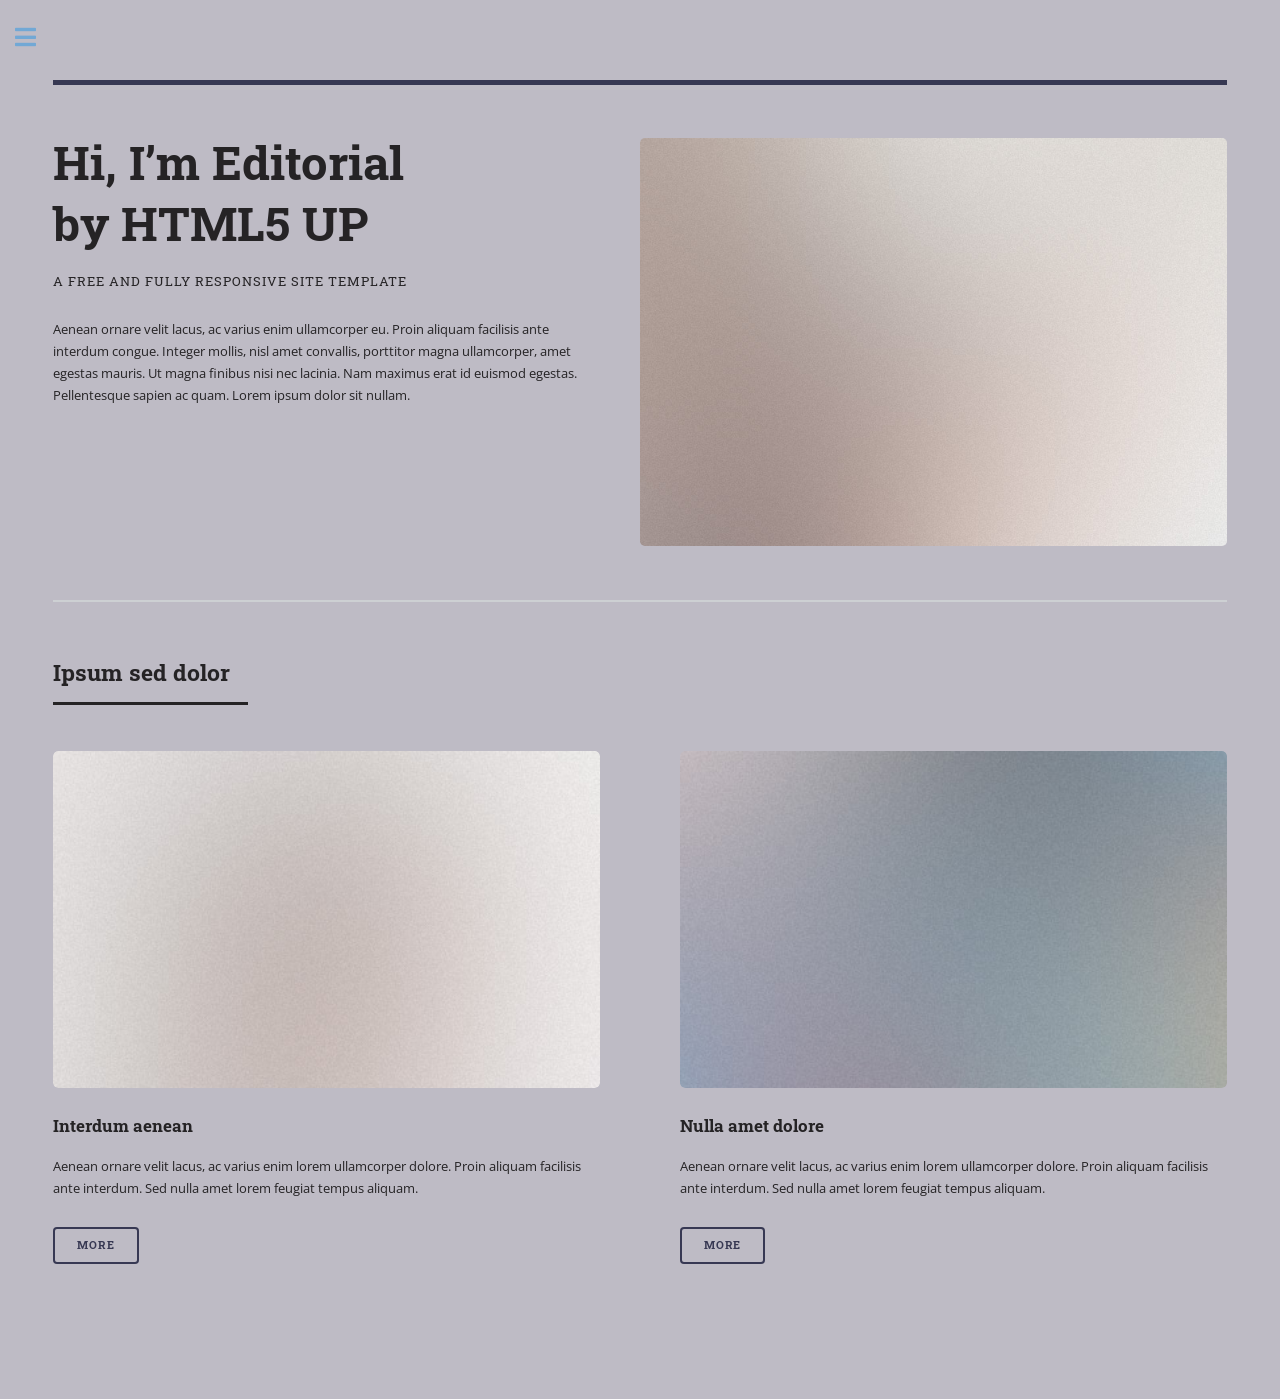
==== commit e47f8f45: "876tree" ====
--- a/html5up-editorial/index.html
+++ b/html5up-editorial/index.html
@@ -60,22 +60,6 @@
 												<li><a href="#" class="button">More</a></li>
 											</ul>
 										</article>
-										<article>
-											<a href="#" class="image"><img src="images/pic03.jpg" alt="" /></a>
-											<h3>Tempus ullamcorper</h3>
-											<p>Aenean ornare velit lacus, ac varius enim lorem ullamcorper dolore. Proin aliquam facilisis ante interdum. Sed nulla amet lorem feugiat tempus aliquam.</p>
-											<ul class="actions">
-												<li><a href="#" class="button">More</a></li>
-											</ul>
-										</article>
-										<article>
-											<a href="#" class="image"><img src="images/pic04.jpg" alt="" /></a>
-											<h3>Sed etiam facilis</h3>
-											<p>Aenean ornare velit lacus, ac varius enim lorem ullamcorper dolore. Proin aliquam facilisis ante interdum. Sed nulla amet lorem feugiat tempus aliquam.</p>
-											<ul class="actions">
-												<li><a href="#" class="button">More</a></li>
-											</ul>
-										</article>
 										
 
 				<!-- Sidebar -->
@@ -92,15 +76,8 @@
 							<!-- Menu -->
 								<nav id="menu">
 									<header class="major">
-										<h2>Menu</h2>
+										<h2>Homepage</h2>
 									</header>
-									<ul>
-										<li><a href="index.html">Homepage</a></li>
-										<li><a href="generic.html">Generic</a></li>
-										<li><a href="elements.html">Elements</a></li>
-										<li><a href="#">Etiam Dolore</a></li>
-										<li><a href="#">Adipiscing</a></li>
-									</ul>
 								</nav>
 
 							<!-- Section -->
--- a/html5up-editorial/assets/css/main.css
+++ b/html5up-editorial/assets/css/main.css
@@ -78,7 +78,7 @@
   box-sizing: inherit; }
 
 body {
-  background: #1b2028; }
+  background: #bebbc5; }
   body.is-preload *, body.is-preload *:before, body.is-preload *:after, body.is-resizing *, body.is-resizing *:before, body.is-resizing *:after {
     -moz-animation: none !important;
     -webkit-animation: none !important;
@@ -91,7 +91,7 @@
 
 /* Type */
 body, input, select, textarea {
-  color: #e4ecf2;
+  color: #252325;
   font-family: "Open Sans", sans-serif;
   font-size: 13pt;
   font-weight: 400;
@@ -131,7 +131,7 @@
   margin: 0 0 2em 0; }
 
 h1, h2, h3, h4, h5, h6 {
-  color: #f7d1d1;
+  color: #252325;
   font-family: "Roboto Slab", serif;
   font-weight: 700;
   line-height: 1.5;
@@ -998,7 +998,7 @@
   text-transform: uppercase; }
 
 header.major > :last-child {
-  border-bottom: solid 3px #d38d8d;
+  border-bottom: solid 3px #252325;
   display: inline-block;
   margin: 0 0 2em 0;
   padding: 0 0.75em 0.5em 0; }
@@ -1056,8 +1056,8 @@
   input[type="url"]:focus,
   select:focus,
   textarea:focus {
-    border-color: #d38d8d;
-    box-shadow: 0 0 0 1px #d38d8d; }
+    border-color: #252325;
+    box-shadow: 0 0 0 1px #252325; }
 
 select {
   background-image: url("data:image/svg+xml;charset=utf8,%3Csvg xmlns='http://www.w3.org/2000/svg' width='40' height='40' preserveAspectRatio='none' viewBox='0 0 40 40'%3E%3Cpath d='M9.4,12.3l10.4,10.4l10.4-10.4c0.2-0.2,0.5-0.4,0.9-0.4c0.3,0,0.6,0.1,0.9,0.4l3.3,3.3c0.2,0.2,0.4,0.5,0.4,0.9 c0,0.4-0.1,0.6-0.4,0.9L20.7,31.9c-0.2,0.2-0.5,0.4-0.9,0.4c-0.3,0-0.6-0.1-0.9-0.4L4.3,17.3c-0.2-0.2-0.4-0.5-0.4-0.9 c0-0.4,0.1-0.6,0.4-0.9l3.3-3.3c0.2-0.2,0.5-0.4,0.9-0.4S9.1,12.1,9.4,12.3z' fill='rgba(210, 215, 217, 0.75)' /%3E%3C/svg%3E");
@@ -1421,12 +1421,12 @@
       padding: 0 0.5em;
       text-align: center; }
       ul.pagination li > .page.active {
-        background-color: #f56a6a;
+        background-color: #252325;
         color: #ffffff !important; }
         ul.pagination li > .page.active:hover {
-          background-color: #f67878; }
+          background-color: #252325; }
         ul.pagination li > .page.active:active {
-          background-color: #f45c5c; }
+          background-color: #252325; }
     ul.pagination li:first-child {
       padding-right: 0.75em; }
     ul.pagination li:last-child {
@@ -1495,8 +1495,8 @@
   background-color: transparent;
   border-radius: 0.375em;
   border: 0;
-  box-shadow: inset 0 0 0 2px #81d2f0;
-  color: #81d2f0 !important;
+  box-shadow: inset 0 0 0 2px #373853;
+  color: #373853 !important;
   cursor: pointer;
   display: inline-block;
   font-family: "Roboto Slab", serif;
@@ -1553,7 +1553,7 @@
   input[type="button"].primary,
   button.primary,
   .button.primary {
-    background-color: #81d2f0;
+    background-color: #373853;
     box-shadow: none;
     color: #ffffff !important; }
     input[type="submit"].primary:hover,
@@ -1561,13 +1561,13 @@
     input[type="button"].primary:hover,
     button.primary:hover,
     .button.primary:hover {
-      background-color: #81d2f0; }
+      background-color: #373853; }
     input[type="submit"].primary:active,
     input[type="reset"].primary:active,
     input[type="button"].primary:active,
     button.primary:active,
     .button.primary:active {
-      background-color: #81d2f0; }
+      background-color: #373853; }
   input[type="submit"].disabled, input[type="submit"]:disabled,
   input[type="reset"].disabled,
   input[type="reset"]:disabled,
@@ -1747,24 +1747,6 @@
     margin: 0 0 6em 6em;
     position: relative;
     width: calc(33.33333% - 6em); }
-    .posts article:before {
-      background: rgba(210, 215, 217, 0.75);
-      content: '';
-      display: block;
-      height: calc(100% + 6em);
-      left: -3em;
-      position: absolute;
-      top: 0;
-      width: 1px; }
-    .posts article:after {
-      background: rgba(210, 215, 217, 0.75);
-      bottom: -3em;
-      content: '';
-      display: block;
-      height: 1px;
-      position: absolute;
-      right: 0;
-      width: calc(100% + 6em); }
     .posts article > :last-child {
       margin-bottom: 0; }
     .posts article .image {
@@ -1939,7 +1921,6 @@
     position: relative;
     width: 26em; }
     #sidebar > .inner > * {
-      border-bottom: solid 2px rgba(210, 215, 217, 0.75);
       margin: 0 0 3.5em 0;
       padding: 0 0 3.5em 0; }
       #sidebar > .inner > * > :last-child {
@@ -2075,7 +2056,7 @@
   display: -webkit-flex;
   display: -ms-flex;
   display: flex;
-  border-bottom: solid 5px #d38d8d;
+  border-bottom: solid 5px #373853;
   padding: 6em 0 1em 0;
   position: relative; }
   #header > * {
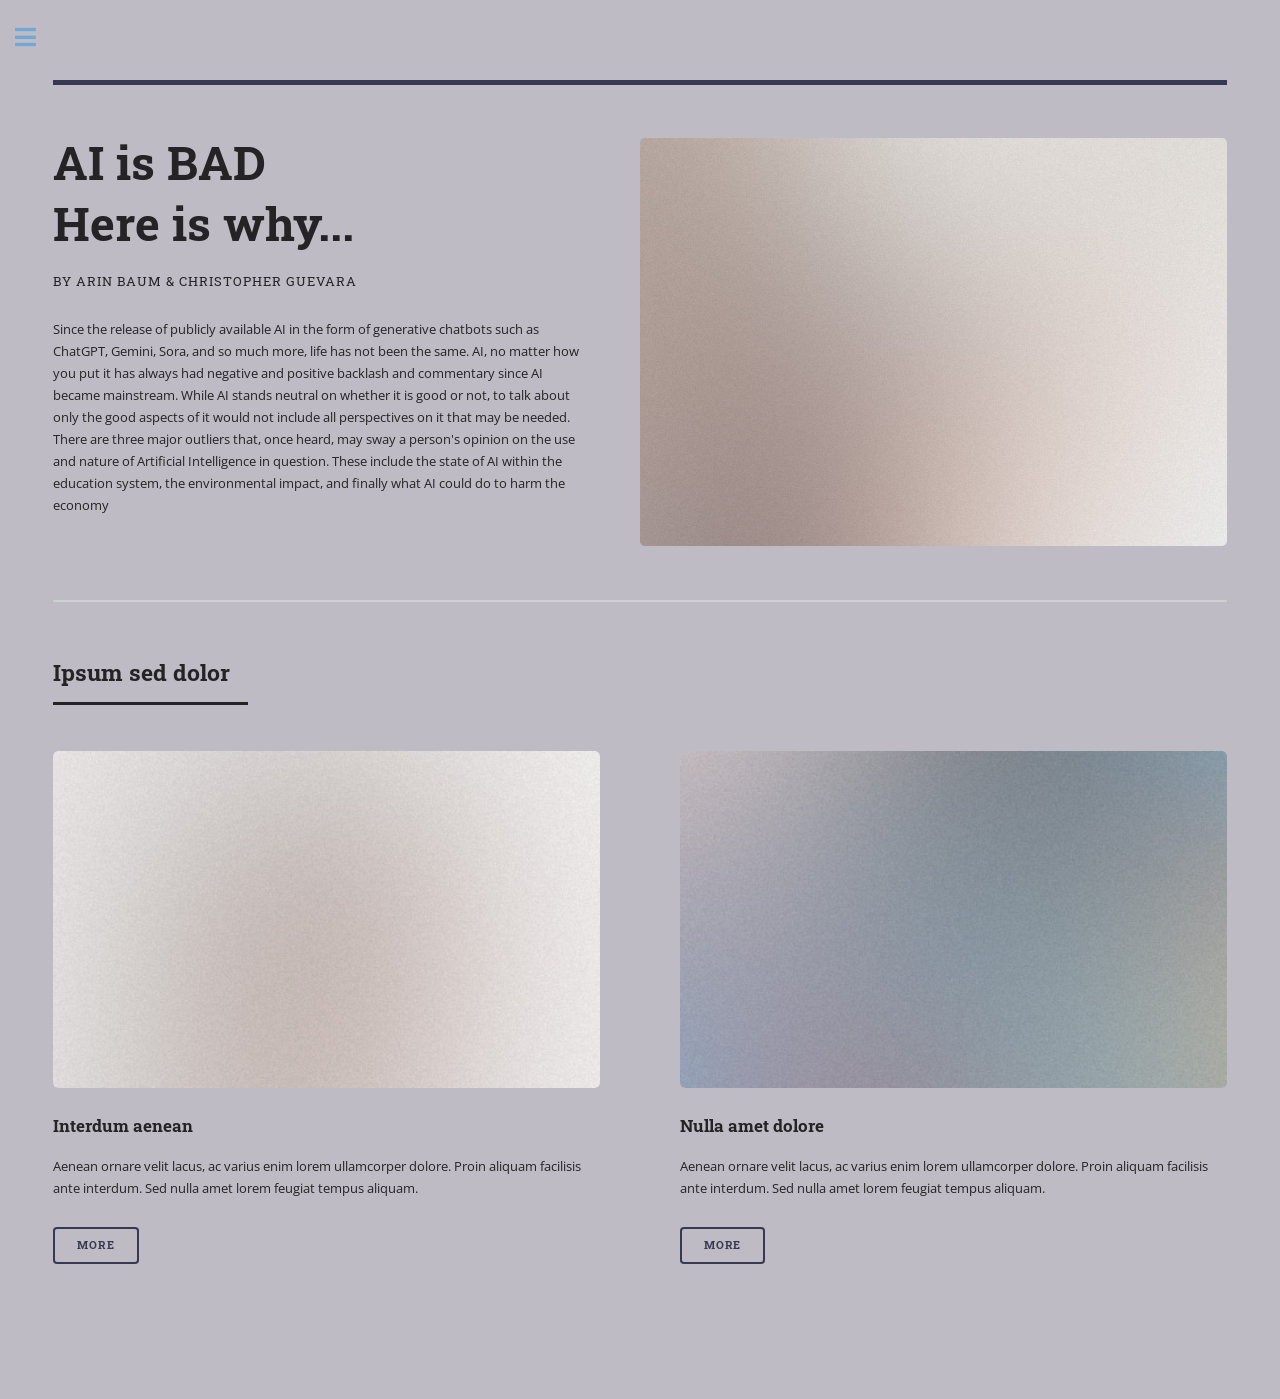
==== commit b4953fc0: "Co-authored-by: chrisatron3000 <chrisatron3000@users.noreply.github.com>" ====
--- a/html5up-editorial/index.html
+++ b/html5up-editorial/index.html
@@ -27,11 +27,11 @@
 								<section id="banner">
 									<div class="content">
 										<header>
-											<h1>Hi, I’m Editorial<br />
-											by HTML5 UP</h1>
-											<p>A free and fully responsive site template</p>
+											<h1>AI is BAD<br />
+											Here is why...</h1>
+											<p>By Arin Baum & Christopher Guevara</p>
 										</header>
-										<p>Aenean ornare velit lacus, ac varius enim ullamcorper eu. Proin aliquam facilisis ante interdum congue. Integer mollis, nisl amet convallis, porttitor magna ullamcorper, amet egestas mauris. Ut magna finibus nisi nec lacinia. Nam maximus erat id euismod egestas. Pellentesque sapien ac quam. Lorem ipsum dolor sit nullam.</p>
+										<p>Since the release of publicly available AI in the form of generative chatbots such as ChatGPT, Gemini, Sora, and so much more, life has not been the same. AI, no matter how you put it has always had negative and positive backlash and commentary since AI became mainstream. While AI stands neutral on whether it is good or not, to talk about only the good aspects of it would not include all perspectives on it that may be needed. There are three major outliers that, once heard, may sway a person's opinion on the use and nature of Artificial Intelligence in question. These include the state of AI within the education system, the environmental impact, and finally what AI could do to harm the economy</p>
 									</div>
 									<span class="image object">
 										<img src="images/pic10.jpg" alt="" />
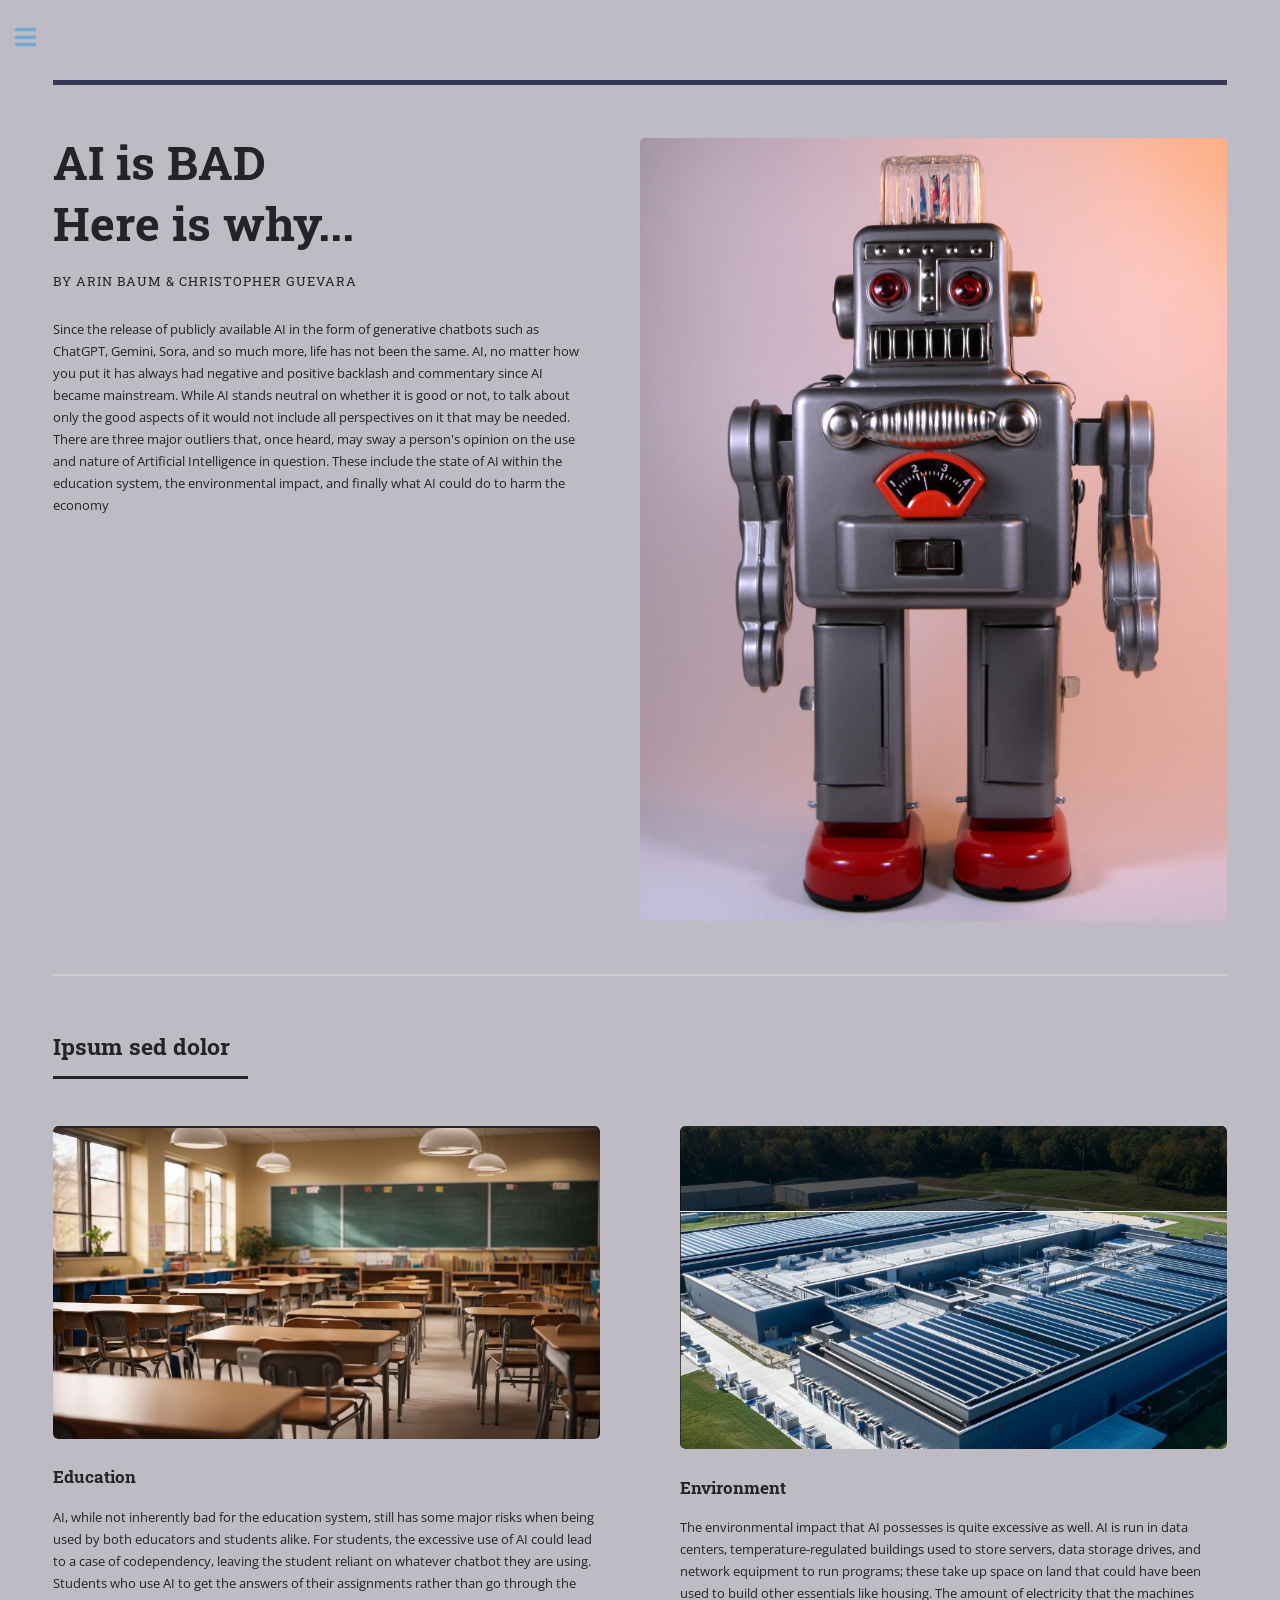
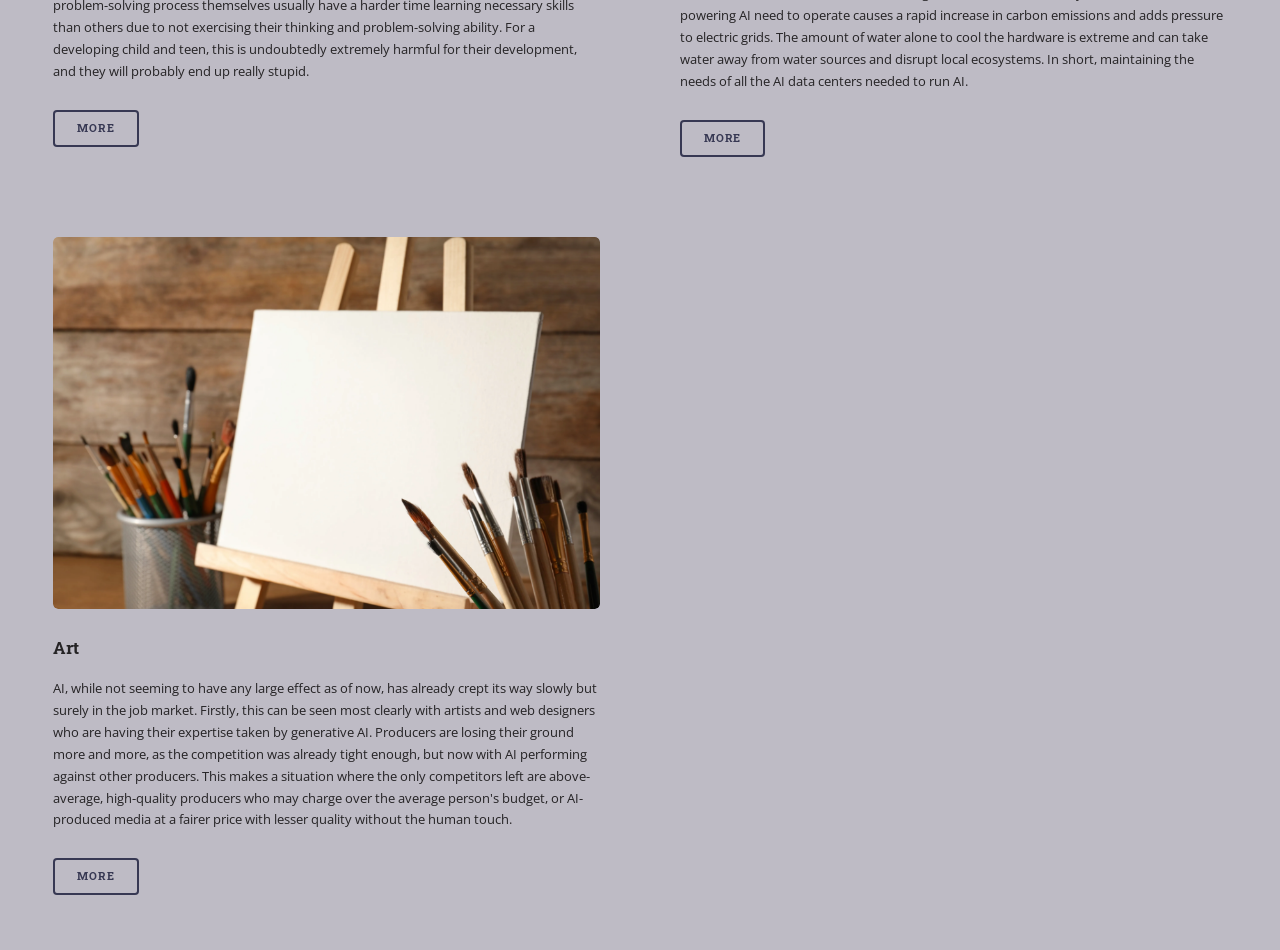
==== commit 8555c86a: "commit Co-authored-by: chrisatron3000 <chrisatron3000@users.noreply.github.com>" ====
--- a/html5up-editorial/index.html
+++ b/html5up-editorial/index.html
@@ -34,7 +34,7 @@
 										<p>Since the release of publicly available AI in the form of generative chatbots such as ChatGPT, Gemini, Sora, and so much more, life has not been the same. AI, no matter how you put it has always had negative and positive backlash and commentary since AI became mainstream. While AI stands neutral on whether it is good or not, to talk about only the good aspects of it would not include all perspectives on it that may be needed. There are three major outliers that, once heard, may sway a person's opinion on the use and nature of Artificial Intelligence in question. These include the state of AI within the education system, the environmental impact, and finally what AI could do to harm the economy</p>
 									</div>
 									<span class="image object">
-										<img src="images/pic10.jpg" alt="" />
+										<img src="images/robot.jpg" alt="" />
 									</span>
 								</section>
 
@@ -45,17 +45,25 @@
 									</header>
 									<div class="posts">
 										<article>
-											<a href="#" class="image"><img src="images/pic01.jpg" alt="" /></a>
-											<h3>Interdum aenean</h3>
-											<p>Aenean ornare velit lacus, ac varius enim lorem ullamcorper dolore. Proin aliquam facilisis ante interdum. Sed nulla amet lorem feugiat tempus aliquam.</p>
+											<a href="#" class="image"><img src="images/classroom.png" alt="" /></a>
+											<h3>Education</h3>
+											<p>AI, while not inherently bad for the education system, still has some major risks when being used by both educators and students alike. For students, the excessive use of AI could lead to a case of codependency, leaving the student reliant on whatever chatbot they are using. Students who use AI to get the answers of their assignments rather than go through the problem-solving process themselves usually have a harder time learning necessary skills than others due to not exercising their thinking and problem-solving ability. For a developing child and teen, this is undoubtedly extremely harmful for their development, and they will probably end up really stupid.</p>
 											<ul class="actions">
 												<li><a href="#" class="button">More</a></li>
 											</ul>
 										</article>
 										<article>
-											<a href="#" class="image"><img src="images/pic02.jpg" alt="" /></a>
-											<h3>Nulla amet dolore</h3>
-											<p>Aenean ornare velit lacus, ac varius enim lorem ullamcorper dolore. Proin aliquam facilisis ante interdum. Sed nulla amet lorem feugiat tempus aliquam.</p>
+											<a href="#" class="image"><img src="images/datacenter.png" alt="" /></a>
+											<h3>Environment</h3>
+											<p>The environmental impact that AI possesses is quite excessive as well. AI is run in data centers, temperature-regulated buildings used to store servers, data storage drives, and network equipment to run programs; these take up space on land that could have been used to build other essentials like housing. The amount of electricity that the machines powering AI need to operate causes a rapid increase in carbon emissions and adds pressure to electric grids. The amount of water alone to cool the hardware is extreme and can take water away from water sources and disrupt local ecosystems. In short, maintaining the needs of all the AI data centers needed to run AI.</p>
+											<ul class="actions">
+												<li><a href="#" class="button">More</a></li>
+											</ul>
+										</article>
+										<article>
+											<a href="#" class="image"><img src="images/art.png" alt="" /></a>
+											<h3>Art</h3>
+											<p>AI, while not seeming to have any large effect as of now, has already crept its way slowly but surely in the job market. Firstly, this can be seen most clearly with artists and web designers who are having their expertise taken by generative AI. Producers are losing their ground more and more, as the competition was already tight enough, but now with AI performing against other producers. This makes a situation where the only competitors left are above-average, high-quality producers who may charge over the average person's budget, or AI-produced media at a fairer price with lesser quality without the human touch.</p>
 											<ul class="actions">
 												<li><a href="#" class="button">More</a></li>
 											</ul>
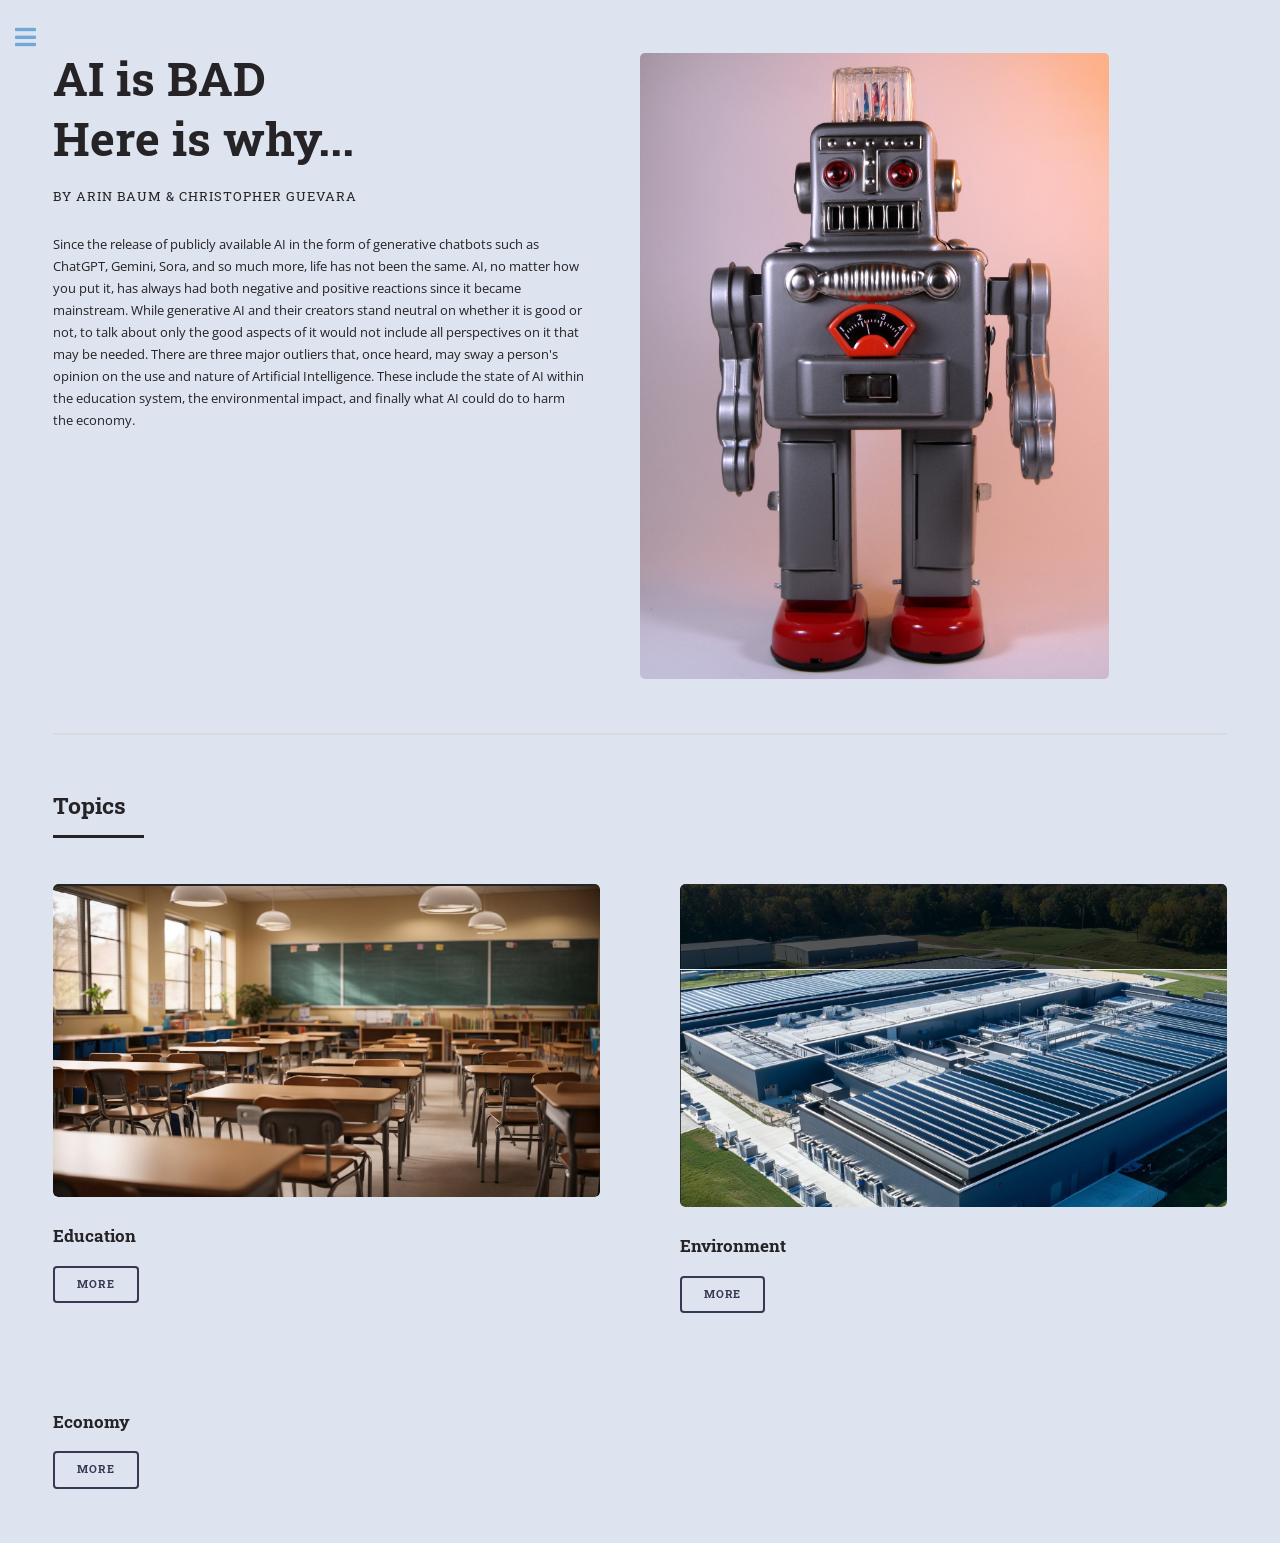
==== commit 6755e3a1: "awesomesauce" ====
--- a/html5up-editorial/index.html
+++ b/html5up-editorial/index.html
@@ -20,8 +20,6 @@
 						<div class="inner">
 
 							<!-- Header -->
-								<header id="header">
-								</header>
 
 							<!-- Banner -->
 								<section id="banner">
@@ -31,7 +29,7 @@
 											Here is why...</h1>
 											<p>By Arin Baum & Christopher Guevara</p>
 										</header>
-										<p>Since the release of publicly available AI in the form of generative chatbots such as ChatGPT, Gemini, Sora, and so much more, life has not been the same. AI, no matter how you put it has always had negative and positive backlash and commentary since AI became mainstream. While AI stands neutral on whether it is good or not, to talk about only the good aspects of it would not include all perspectives on it that may be needed. There are three major outliers that, once heard, may sway a person's opinion on the use and nature of Artificial Intelligence in question. These include the state of AI within the education system, the environmental impact, and finally what AI could do to harm the economy</p>
+										<p>Since the release of publicly available AI in the form of generative chatbots such as ChatGPT, Gemini, Sora, and so much more, life has not been the same. AI, no matter how you put it, has always had both negative and positive reactions since it became mainstream. While generative AI and their creators stand neutral on whether it is good or not, to talk about only the good aspects of it would not include all perspectives on it that may be needed. There are three major outliers that, once heard, may sway a person's opinion on the use and nature of Artificial Intelligence. These include the state of AI within the education system, the environmental impact, and finally what AI could do to harm the economy.</p>
 									</div>
 									<span class="image object">
 										<img src="images/robot.jpg" alt="" />
@@ -41,33 +39,33 @@
 							<!-- Section -->
 								<section>
 									<header class="major">
-										<h2>Ipsum sed dolor</h2>
+										<h2>Topics</h2>
 									</header>
 									<div class="posts">
 										<article>
 											<a href="#" class="image"><img src="images/classroom.png" alt="" /></a>
-											<h3>Education</h3>
-											<p>AI, while not inherently bad for the education system, still has some major risks when being used by both educators and students alike. For students, the excessive use of AI could lead to a case of codependency, leaving the student reliant on whatever chatbot they are using. Students who use AI to get the answers of their assignments rather than go through the problem-solving process themselves usually have a harder time learning necessary skills than others due to not exercising their thinking and problem-solving ability. For a developing child and teen, this is undoubtedly extremely harmful for their development, and they will probably end up really stupid.</p>
-											<ul class="actions">
-												<li><a href="#" class="button">More</a></li>
+											<h3>Education</h3>											<ul class="actions">
+												<li><a href="education.html" class="button">More</a></li>
 											</ul>
 										</article>
 										<article>
 											<a href="#" class="image"><img src="images/datacenter.png" alt="" /></a>
 											<h3>Environment</h3>
-											<p>The environmental impact that AI possesses is quite excessive as well. AI is run in data centers, temperature-regulated buildings used to store servers, data storage drives, and network equipment to run programs; these take up space on land that could have been used to build other essentials like housing. The amount of electricity that the machines powering AI need to operate causes a rapid increase in carbon emissions and adds pressure to electric grids. The amount of water alone to cool the hardware is extreme and can take water away from water sources and disrupt local ecosystems. In short, maintaining the needs of all the AI data centers needed to run AI.</p>
 											<ul class="actions">
-												<li><a href="#" class="button">More</a></li>
+												<li><a href="environment.html" class="button">More</a></li>
 											</ul>
 										</article>
 										<article>
-											<a href="#" class="image"><img src="images/art.png" alt="" /></a>
-											<h3>Art</h3>
-											<p>AI, while not seeming to have any large effect as of now, has already crept its way slowly but surely in the job market. Firstly, this can be seen most clearly with artists and web designers who are having their expertise taken by generative AI. Producers are losing their ground more and more, as the competition was already tight enough, but now with AI performing against other producers. This makes a situation where the only competitors left are above-average, high-quality producers who may charge over the average person's budget, or AI-produced media at a fairer price with lesser quality without the human touch.</p>
+											<a href="#" class="image"><img src="images/economy.png" alt="" /></a>
+											<h3>Economy</h3>
 											<ul class="actions">
-												<li><a href="#" class="button">More</a></li>
+												<li><a href="art.html" class="button">More</a></li>
 											</ul>
 										</article>
+									</div>
+								</section>
+							</div>
+						</div>
 										
 
 				<!-- Sidebar -->
@@ -81,30 +79,19 @@
 									</form>
 								</section>
 
-							<!-- Menu -->
+								<!-- Menu -->
 								<nav id="menu">
 									<header class="major">
-										<h2>Homepage</h2>
+										<h2>Menu</h2>
 									</header>
+									<ul>
+										<li><a href="index.html">Homepage</a></li>
+										<li><a href="education.html">AI and Education</a></li>
+										<li><a href="environment.html">AI and the Environment</a></li>
+										<li><a href="economy.html">AI and the Economy</a></li>
+										
+									</ul>
 								</nav>
-
-							<!-- Section -->
-								<section>
-									<header class="major">
-										<h2>Links and Resources</h2>
-									</header>
-									<div class="mini-posts">
-										<article>
-											<p>Aenean ornare velit lacus, ac varius enim lorem ullamcorper dolore aliquam.</p>
-										</article>
-										<article>
-											<p>Aenean ornare velit lacus, ac varius enim lorem ullamcorper dolore aliquam.</p>
-										</article>
-										<article>
-											<p>Aenean ornare velit lacus, ac varius enim lorem ullamcorper dolore aliquam.</p>
-										</article>
-									</div>
-								</section>
 
 						</div>
 					</div>
--- a/html5up-editorial/assets/css/main.css
+++ b/html5up-editorial/assets/css/main.css
@@ -78,7 +78,7 @@
   box-sizing: inherit; }
 
 body {
-  background: #bebbc5; }
+  background: #dee3f0; }
   body.is-preload *, body.is-preload *:before, body.is-preload *:after, body.is-resizing *, body.is-resizing *:before, body.is-resizing *:after {
     -moz-animation: none !important;
     -webkit-animation: none !important;
@@ -115,8 +115,8 @@
   color: #72a8d5;
   text-decoration: none; }
   a:hover {
-    border-bottom-color: color: #aa555c;
-    color: color: #aa555c; !important; }
+    border-bottom-color: color; #aa555c;
+    color: color; #aa555c; !important; }
     a:hover strong {
       color: inherit; }
 
@@ -1170,45 +1170,6 @@
   color: #9fa3a6 !important;
   opacity: 1.0; }
 
-/* Box */
-.box {
-  border-radius: 0.375em;
-  border: solid 1px rgba(210, 215, 217, 0.75);
-  margin-bottom: 2em;
-  padding: 1.5em; }
-  .box > :last-child,
-  .box > :last-child > :last-child,
-  .box > :last-child > :last-child > :last-child {
-    margin-bottom: 0; }
-  .box.alt {
-    border: 0;
-    border-radius: 0;
-    padding: 0; }
-
-/* Icon */
-.icon {
-  text-decoration: none;
-  border-bottom: none;
-  position: relative; }
-  .icon:before {
-    -moz-osx-font-smoothing: grayscale;
-    -webkit-font-smoothing: antialiased;
-    display: inline-block;
-    font-style: normal;
-    font-variant: normal;
-    text-rendering: auto;
-    line-height: 1;
-    text-transform: none !important;
-    font-family: 'Font Awesome 5 Free';
-    font-weight: 400; }
-  .icon > .label {
-    display: none; }
-  .icon:before {
-    line-height: inherit; }
-  .icon.solid:before {
-    font-weight: 900; }
-  .icon.brands:before {
-    font-family: 'Font Awesome 5 Brands'; }
 
 /* Image */
 .image {
@@ -1339,144 +1300,6 @@
     ul.actions.fit.stacked {
       width: 100%; }
 
-/* Icons */
-ul.icons {
-  cursor: default;
-  list-style: none;
-  padding-left: 0; }
-  ul.icons li {
-    display: inline-block;
-    padding: 0 1em 0 0; }
-    ul.icons li:last-child {
-      padding-right: 0; }
-    ul.icons li .icon {
-      color: inherit; }
-      ul.icons li .icon:before {
-        font-size: 1.25em; }
-
-/* Contact */
-ul.contact {
-  list-style: none;
-  padding: 0; }
-  ul.contact li {
-    text-decoration: none;
-    border-top: solid 1px rgba(210, 215, 217, 0.75);
-    margin: 1.5em 0 0 0;
-    padding: 1.5em 0 0 3em;
-    position: relative; }
-    ul.contact li:before {
-      -moz-osx-font-smoothing: grayscale;
-      -webkit-font-smoothing: antialiased;
-      display: inline-block;
-      font-style: normal;
-      font-variant: normal;
-      text-rendering: auto;
-      line-height: 1;
-      text-transform: none !important;
-      font-family: 'Font Awesome 5 Free';
-      font-weight: 400; }
-    ul.contact li:before {
-      color: #f56a6a;
-      display: inline-block;
-      font-size: 1.5em;
-      height: 1.125em;
-      left: 0;
-      line-height: 1.125em;
-      position: absolute;
-      text-align: center;
-      top: 1em;
-      width: 1.5em; }
-    ul.contact li:first-child {
-      border-top: 0;
-      margin-top: 0;
-      padding-top: 0; }
-      ul.contact li:first-child:before {
-        top: 0; }
-    ul.contact li a {
-      color: inherit; }
-
-/* Pagination */
-ul.pagination {
-  cursor: default;
-  list-style: none;
-  padding-left: 0; }
-  ul.pagination li {
-    display: inline-block;
-    padding-left: 0;
-    vertical-align: middle; }
-    ul.pagination li > .page {
-      -moz-transition: background-color 0.2s ease-in-out, color 0.2s ease-in-out;
-      -webkit-transition: background-color 0.2s ease-in-out, color 0.2s ease-in-out;
-      -ms-transition: background-color 0.2s ease-in-out, color 0.2s ease-in-out;
-      transition: background-color 0.2s ease-in-out, color 0.2s ease-in-out;
-      border-bottom: 0;
-      border-radius: 0.375em;
-      display: inline-block;
-      font-size: 0.8em;
-      font-weight: 600;
-      height: 2em;
-      line-height: 2em;
-      margin: 0 0.125em;
-      min-width: 2em;
-      padding: 0 0.5em;
-      text-align: center; }
-      ul.pagination li > .page.active {
-        background-color: #252325;
-        color: #ffffff !important; }
-        ul.pagination li > .page.active:hover {
-          background-color: #252325; }
-        ul.pagination li > .page.active:active {
-          background-color: #252325; }
-    ul.pagination li:first-child {
-      padding-right: 0.75em; }
-    ul.pagination li:last-child {
-      padding-left: 0.75em; }
-  @media screen and (max-width: 480px) {
-    ul.pagination li:nth-child(n+2):nth-last-child(n+2) {
-      display: none; }
-    ul.pagination li:first-child {
-      padding-right: 0; } }
-
-/* Table */
-.table-wrapper {
-  -webkit-overflow-scrolling: touch;
-  overflow-x: auto; }
-
-table {
-  margin: 0 0 2em 0;
-  width: 100%; }
-  table tbody tr {
-    border: solid 1px rgba(210, 215, 217, 0.75);
-    border-left: 0;
-    border-right: 0; }
-    table tbody tr:nth-child(2n + 1) {
-      background-color: rgba(230, 235, 237, 0.25); }
-  table td {
-    padding: 0.75em 0.75em; }
-  table th {
-    color: #3d4449;
-    font-size: 0.9em;
-    font-weight: 600;
-    padding: 0 0.75em 0.75em 0.75em;
-    text-align: left; }
-  table thead {
-    border-bottom: solid 2px rgba(210, 215, 217, 0.75); }
-  table tfoot {
-    border-top: solid 2px rgba(210, 215, 217, 0.75); }
-  table.alt {
-    border-collapse: separate; }
-    table.alt tbody tr td {
-      border: solid 1px rgba(210, 215, 217, 0.75);
-      border-left-width: 0;
-      border-top-width: 0; }
-      table.alt tbody tr td:first-child {
-        border-left-width: 1px; }
-    table.alt tbody tr:first-child td {
-      border-top-width: 1px; }
-    table.alt thead {
-      border-bottom: 0; }
-    table.alt tfoot {
-      border-top: 0; }
 
 /* Button */
 input[type="submit"],
@@ -1583,8 +1406,8 @@
 /* Mini Posts */
 .mini-posts article {
   border-top: solid 1px rgba(210, 215, 217, 0.75);
-  margin-top: 2em;
-  padding-top: 2em; }
+  margin-top: 1em;
+  padding-top: 1em; }
   .mini-posts article .image {
     display: block;
     margin: 0 0 1.5em 0; }
@@ -1921,6 +1744,7 @@
     position: relative;
     width: 26em; }
     #sidebar > .inner > * {
+      border-bottom: solid 2px rgba(210, 215, 217, 0.75);
       margin: 0 0 3.5em 0;
       padding: 0 0 3.5em 0; }
       #sidebar > .inner > * > :last-child {
@@ -1981,24 +1805,24 @@
     margin-left: -26em; }
   @media screen and (max-width: 1680px) {
     #sidebar {
-      width: 30em; }
+      width: 24em; }
       #sidebar > .inner {
         padding: 1.66667em 1.66667em 1.33333em 1.66667em ;
-        width: 30em; }
+        width: 24em; }
         #sidebar > .inner > .alt {
           margin: -1.66667em 0 3.33333em -1.66667em;
           padding: 1.66667em;
           width: calc(100% + 3.33333em); }
       #sidebar .toggle {
         height: 6.25em;
-        left: 30em;
+        left: 24em;
         line-height: 6.25em;
         text-indent: 5em;
         width: 5em; }
         #sidebar .toggle:before {
           font-size: 1.5rem; }
       #sidebar.inactive {
-        margin-left: -30em; } }
+        margin-left: -24em; } }
   @media screen and (max-width: 1280px) {
     #sidebar {
       box-shadow: 0 0 5em 0 rgba(0, 0, 0, 0.175);
@@ -2050,6 +1874,7 @@
         top: 1em;
         width: 5em; } }
 
+
 /* Header */
 #header {
   display: -moz-flex;
@@ -2129,7 +1954,7 @@
       -webkit-object-position: center;
       -ms-object-position: center;
       object-position: center;
-      width: 100%; }
+      width: 80%; }
   @media screen and (orientation: portrait) {
     #banner {
       -moz-flex-direction: column-reverse;
